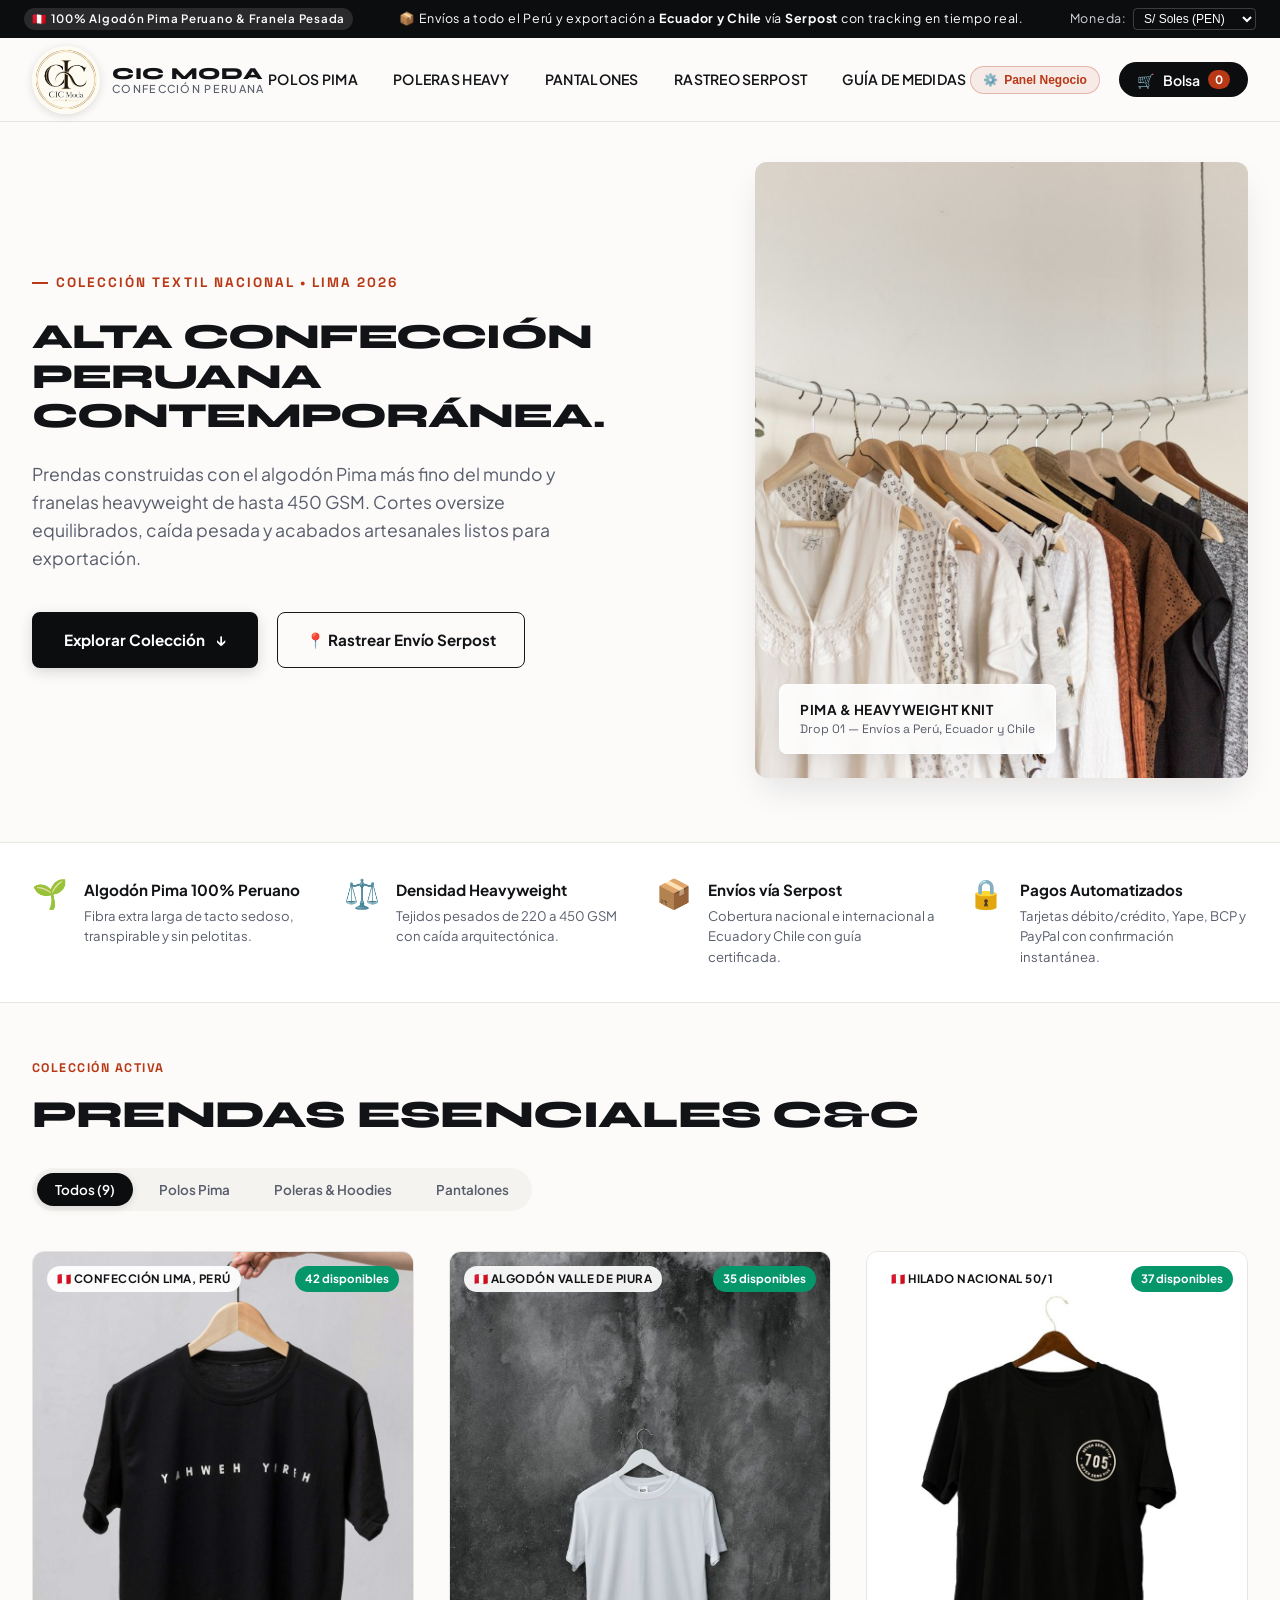
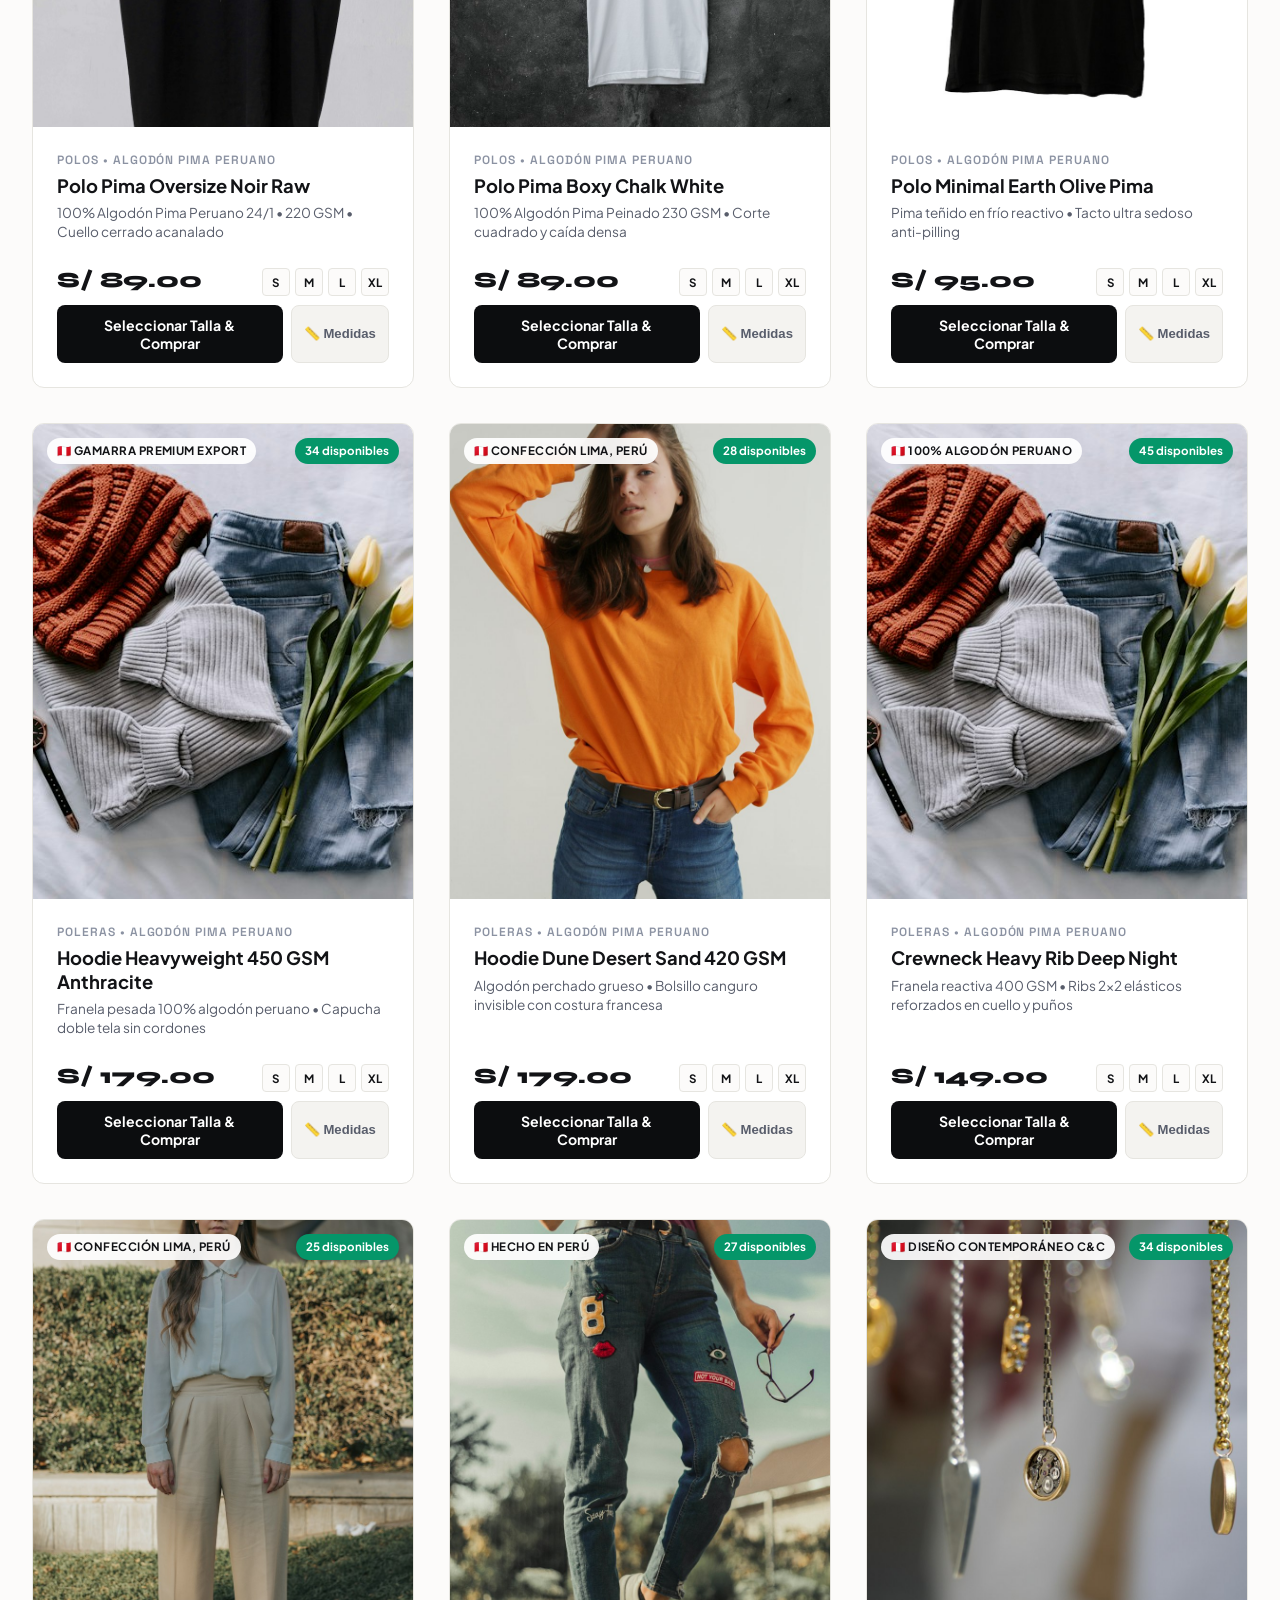
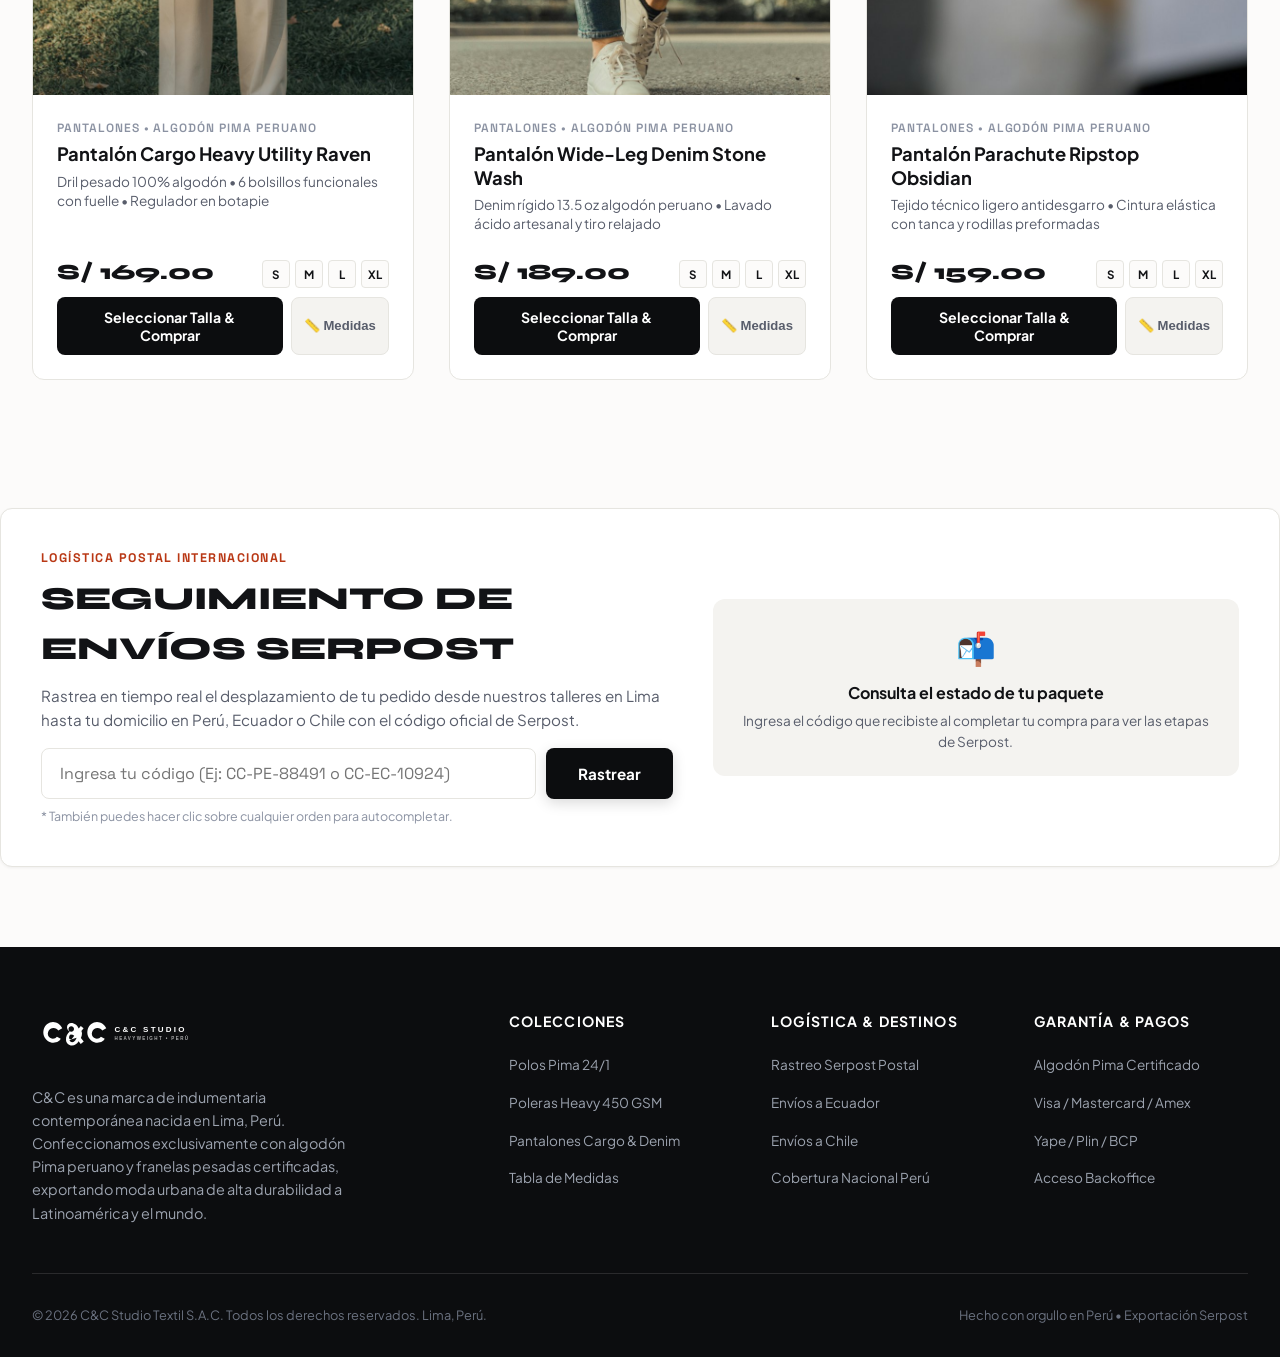
==== index.html @ a82e1f69 "🚀 CIC Moda — Tienda e-commerce completa con logo, catálogo Pima, carrito, Serpost tracking y backoff" ====
<!DOCTYPE html>
<html lang="es">
<head>
  <meta charset="UTF-8">
  <meta name="viewport" content="width=device-width, initial-scale=1.0">
  <title>CIC Moda — Confección Peruana de Exportación (Algodón Pima &amp; Heavyweight)</title>
  <meta name="description" content="CIC Moda: moda contemporánea peruana. Polos en algodón Pima 24/1, poleras heavyweight y pantalones con envíos nacionales e internacionales a Ecuador y Chile vía Serpost.">
  <link rel="stylesheet" href="assets/css/style.css">
  <link rel="icon" type="image/jpeg" href="assets/images/logo_cic_moda.jpg">
</head>
<body>

  <!-- Top Announcement Bar -->
  <div class="announcement-bar">
    <div class="badge-origin">
      <span>🇵🇪</span> 
      <span class="badge-text-full">100% Algodón Pima Peruano &amp; Franela Pesada</span>
      <span class="badge-text-mobile">Algodón Pima Peruano</span>
    </div>
    <div>
      📦 Envíos a todo el Perú y exportación a <strong>Ecuador y Chile</strong> vía <strong>Serpost</strong> con tracking en tiempo real.
    </div>
    <div class="currency-selector">
      <span class="currency-label">Moneda:</span>
      <select id="currency-select" title="Selecciona tu moneda">
        <option value="PEN" selected>S/ Soles (PEN)</option>
        <option value="USD">$ Dólares (USD)</option>
        <option value="CLP">$ Pesos (CLP)</option>
      </select>
    </div>
  </div>

  <!-- Sticky Main Header -->
  <header class="site-header">
    <div class="header-container">
      <a href="#" class="brand-logo-link" onclick="if(document.getElementById('admin-view-wrapper').classList.contains('active')) toggleAdminView();">
        <img src="assets/images/logo_cic_moda.jpg" alt="CIC Moda" class="brand-logo-img">
        <span class="brand-name">
          <span class="brand-name-main">CIC Moda</span>
          <span class="brand-name-sub">Confección Peruana</span>
        </span>
      </a>

      <nav>
        <ul class="nav-links">
          <li><a href="#catalogo" class="nav-link" onclick="document.querySelector('.filter-pill[data-category=\'polos\']').click();">Polos Pima</a></li>
          <li><a href="#catalogo" class="nav-link" onclick="document.querySelector('.filter-pill[data-category=\'poleras\']').click();">Poleras Heavy</a></li>
          <li><a href="#catalogo" class="nav-link" onclick="document.querySelector('.filter-pill[data-category=\'pantalones\']').click();">Pantalones</a></li>
          <li><a href="#rastreo" class="nav-link">Rastreo Serpost</a></li>
          <li><a href="javascript:void(0)" onclick="openSizeGuide('polos', 'Guía de Tallas General')" class="nav-link">Guía de Medidas</a></li>
        </ul>
      </nav>

      <div class="header-actions">
        <!-- Admin Backoffice Switcher -->
        <button id="admin-toggle-btn" class="admin-mode-toggle" onclick="toggleAdminView()">
          <span>⚙️</span>
          <span class="admin-label">Panel Negocio</span>
        </button>

        <!-- Cart Button -->
        <button class="btn-icon-action cart-btn" onclick="openCartDrawer()">
          <span>🛒</span>
          <span class="cart-label">Bolsa</span>
          <span id="cart-badge" class="cart-count">0</span>
        </button>
      </div>
    </div>
  </header>

  <!-- STORE VIEW WRAPPER -->
  <main id="store-view-wrapper">

    <!-- Hero Editorial Section -->
    <section class="hero-editorial">
      <div class="hero-content">
        <div class="hero-subtitle">Colección Textil Nacional • Lima 2026</div>
        <h1 class="hero-title">
          ALTA CONFECCIÓN PERUANA CONTEMPORÁNEA.
        </h1>
        <p class="hero-description">
          Prendas construidas con el algodón Pima más fino del mundo y franelas heavyweight de hasta 450 GSM. Cortes oversize equilibrados, caída pesada y acabados artesanales listos para exportación.
        </p>
        <div class="hero-cta-group">
          <a href="#catalogo" class="btn-primary">
            Explorar Colección <span>↓</span>
          </a>
          <a href="#rastreo" class="btn-secondary">
            📍 Rastrear Envío Serpost
          </a>
        </div>
      </div>

      <div class="hero-media-wrapper">
        <img src="assets/images/hero_collection.jpg" alt="C&amp;C Campaña Textil Peruana" class="hero-main-img">
        <div class="hero-media-badge">
          <h4>Pima &amp; Heavyweight Knit</h4>
          <p>Drop 01 — Envíos a Perú, Ecuador y Chile</p>
        </div>
      </div>
    </section>

    <!-- Pillars / Value Badges -->
    <section class="pillars-bar">
      <div class="pillars-grid">
        <div class="pillar-item">
          <div class="pillar-icon">🌱</div>
          <div class="pillar-info">
            <h4>Algodón Pima 100% Peruano</h4>
            <p>Fibra extra larga de tacto sedoso, transpirable y sin pelotitas.</p>
          </div>
        </div>
        <div class="pillar-item">
          <div class="pillar-icon">⚖️</div>
          <div class="pillar-info">
            <h4>Densidad Heavyweight</h4>
            <p>Tejidos pesados de 220 a 450 GSM con caída arquitectónica.</p>
          </div>
        </div>
        <div class="pillar-item">
          <div class="pillar-icon">📦</div>
          <div class="pillar-info">
            <h4>Envíos vía Serpost</h4>
            <p>Cobertura nacional e internacional a Ecuador y Chile con guía certificada.</p>
          </div>
        </div>
        <div class="pillar-item">
          <div class="pillar-icon">🔒</div>
          <div class="pillar-info">
            <h4>Pagos Automatizados</h4>
            <p>Tarjetas débito/crédito, Yape, BCP y PayPal con confirmación instantánea.</p>
          </div>
        </div>
      </div>
    </section>

    <!-- Products Catalog Section -->
    <section id="catalogo" class="catalog-section">
      <div class="catalog-header">
        <div>
          <div class="section-tag">Colección Activa</div>
          <h2 class="section-title">Prendas Esenciales C&amp;C</h2>
        </div>

        <!-- Filter Pills -->
        <div class="category-filter-pills">
          <button class="filter-pill active" data-category="all">Todos (9)</button>
          <button class="filter-pill" data-category="polos">Polos Pima</button>
          <button class="filter-pill" data-category="poleras">Poleras &amp; Hoodies</button>
          <button class="filter-pill" data-category="pantalones">Pantalones</button>
        </div>
      </div>

      <!-- Dynamic Grid of Products -->
      <div id="products-container" class="products-grid">
        <!-- Rendered via JavaScript -->
      </div>
    </section>

    <!-- Serpost Tracking Section -->
    <section id="rastreo" class="tracking-banner">
      <div class="tracking-grid">
        <div>
          <div class="section-tag">Logística Postal Internacional</div>
          <h2 style="font-family: var(--font-display); font-size: 2rem; font-weight: 800; text-transform: uppercase; margin: 4px 0 10px;">
            Seguimiento de Envíos Serpost
          </h2>
          <p style="color: var(--text-secondary); font-size: 0.95rem; line-height: 1.6;">
            Rastrea en tiempo real el desplazamiento de tu pedido desde nuestros talleres en Lima hasta tu domicilio en Perú, Ecuador o Chile con el código oficial de Serpost.
          </p>

          <div class="tracking-input-group">
            <input type="text" id="tracking-query-input" class="tracking-input" placeholder="Ingresa tu código (Ej: CC-PE-88491 o CC-EC-10924)">
            <button class="btn-primary" onclick="checkSerpostTracking()">
              Rastrear
            </button>
          </div>
          <div style="font-size: 0.78rem; color: var(--text-tertiary); margin-top: 8px;">
            * También puedes hacer clic sobre cualquier orden para autocompletar.
          </div>
        </div>

        <div id="tracking-result-box">
          <div style="background: var(--canvas-alt); border-radius: 12px; padding: 24px; text-align: center; color: var(--text-secondary);">
            <div style="font-size: 2rem; margin-bottom: 8px;">📬</div>
            <h4 style="font-size: 1rem; font-weight: 700; color: var(--text-primary);">Consulta el estado de tu paquete</h4>
            <p style="font-size: 0.85rem; margin-top: 4px;">Ingresa el código que recibiste al completar tu compra para ver las etapas de Serpost.</p>
          </div>
        </div>
      </div>
    </section>

  </main>

  <!-- ADMIN / BACKOFFICE VIEW WRAPPER -->
  <main id="admin-view-wrapper" class="admin-view-container">
    <div class="admin-top-bar">
      <div class="admin-title-group">
        <span style="font-family: var(--font-tech); font-size: 0.75rem; letter-spacing: 0.15em; color: var(--accent-sand);">ADMINISTRACIÓN &amp; OPERACIONES</span>
        <h2>Panel de Control C&amp;C Studio</h2>
      </div>
      <div>
        <button class="btn-primary" style="background:#fff; color:#000;" onclick="toggleAdminView()">
          🛍️ Volver a la Tienda
        </button>
      </div>
    </div>

    <!-- Financial KPIs & Margins -->
    <div class="admin-kpi-grid">
      <div class="kpi-card">
        <div class="kpi-label">Ventas Totales Brutas</div>
        <div id="admin-kpi-revenue" class="kpi-value">S/ 0.00</div>
        <div class="kpi-subtext">Ingresos por e-commerce</div>
      </div>
      <div class="kpi-card">
        <div class="kpi-label">Costo de Confección (COGS)</div>
        <div id="admin-kpi-cost" class="kpi-value" style="color: #64748b;">S/ 0.00</div>
        <div style="font-size: 0.78rem; color: var(--text-tertiary);">Tela Pima, talleres y avíos</div>
      </div>
      <div class="kpi-card">
        <div class="kpi-label">Margen Neto de Ganancia</div>
        <div id="admin-kpi-profit" class="kpi-value" style="color: #059669;">S/ 0.00 (0%)</div>
        <div class="kpi-subtext">Utilidad neta calculada</div>
      </div>
      <div class="kpi-card">
        <div class="kpi-label">Inventario Total en Almacén</div>
        <div id="admin-kpi-stock" class="kpi-value">0 prendas</div>
        <div style="font-size: 0.78rem; color: var(--text-tertiary);">Desglosado por talla (S, M, L, XL)</div>
      </div>
    </div>

    <!-- Inventory Stock Management -->
    <div class="admin-section-box">
      <div class="admin-section-header">
        <div>
          <h3 style="font-size: 1.25rem; font-weight: 800; text-transform: uppercase;">Control de Stock &amp; Margen por Prenda</h3>
          <p style="font-size: 0.85rem; color: var(--text-secondary);">Inventario en tiempo real sincronizado con las compras del cliente.</p>
        </div>
      </div>

      <table class="admin-table">
        <thead>
          <tr>
            <th>Prenda / Categoría</th>
            <th>PVP (Venta)</th>
            <th>Costo Confección</th>
            <th>Margen Unitario</th>
            <th>Stock Actual por Tallas</th>
            <th>Acción Rápida</th>
          </tr>
        </thead>
        <tbody id="admin-inventory-tbody">
          <!-- Rendered via JavaScript -->
        </tbody>
      </table>
    </div>

    <!-- Orders & Serpost Dispatch Management -->
    <div class="admin-section-box">
      <div class="admin-section-header">
        <div>
          <h3 style="font-size: 1.25rem; font-weight: 800; text-transform: uppercase;">Gestión de Órdenes &amp; Despachos Serpost</h3>
          <p style="font-size: 0.85rem; color: var(--text-secondary);">Control de pedidos recibidos, país de entrega y avance de etapas postales.</p>
        </div>
      </div>

      <table class="admin-table">
        <thead>
          <tr>
            <th>Nº Orden</th>
            <th>Fecha</th>
            <th>Cliente</th>
            <th>Destino (País/Ciudad)</th>
            <th>Total Cobrado</th>
            <th>Margen Ganancia</th>
            <th>Estado Serpost</th>
            <th>Cambiar Etapa</th>
          </tr>
        </thead>
        <tbody id="admin-orders-tbody">
          <!-- Rendered via JavaScript -->
        </tbody>
      </table>
    </div>
  </main>

  <!-- Product & Size Guide Modal -->
  <div id="product-modal" class="modal-overlay" onclick="if(event.target === this) closeModal();">
    <div class="modal-content">
      <button class="modal-close-btn" onclick="closeModal()" title="Cerrar ventana">✕</button>
      <div id="modal-body-content">
        <!-- Rendered dynamically -->
      </div>
    </div>
  </div>

  <!-- Cart Slide-Over Drawer -->
  <div id="cart-backdrop" class="cart-drawer-backdrop" onclick="closeCartDrawer()"></div>
  <div id="cart-drawer" class="cart-drawer">
    <div class="cart-header">
      <div class="cart-title">Tu Bolsa de Compras</div>
      <button class="modal-close-btn" onclick="closeCartDrawer()" style="position:static;">✕</button>
    </div>

    <div id="cart-items-container" class="cart-items-list">
      <!-- Items dynamically rendered -->
    </div>

    <div class="cart-footer">
      <div class="serpost-shipping-estimator">
        <label>📍 Destino de Envío (Vía Serpost):</label>
        <select onchange="onShippingOptionChange(this.value)">
          <option value="lima">🇵🇪 Lima Metropolitana (S/ 10.00)</option>
          <option value="provincias">🇵🇪 Provincias del Perú (S/ 18.00)</option>
          <option value="ecuador">🇪🇨 Ecuador - Postal Internacional (S/ 45.00)</option>
          <option value="chile">🇨🇱 Chile - Postal Internacional (S/ 55.00)</option>
        </select>
      </div>

      <div class="cart-summary-line">
        <span>Subtotal Prendas</span>
        <span id="cart-subtotal">S/ 0.00</span>
      </div>
      <div class="cart-summary-line">
        <span>Tarifa Postal Serpost</span>
        <span id="cart-shipping-cost">S/ 0.00</span>
      </div>
      <div class="cart-summary-line total">
        <span>Total a Pagar</span>
        <span id="cart-total">S/ 0.00</span>
      </div>

      <button class="btn-checkout-now" onclick="proceedToCheckout()" style="margin-top: 14px;">
        Finalizar Compra Segura →
      </button>
    </div>
  </div>

  <!-- Toast Notification Hub -->
  <div id="toast-container" class="toast-container"></div>

  <!-- Site Footer -->
  <footer class="site-footer">
    <div class="footer-container">
      <div class="footer-brand">
        <img src="assets/images/logo_cic.svg" alt="C&amp;C Brand" style="height: 40px; filter: brightness(0) invert(1); margin-bottom: 12px;">
        <p>
          C&amp;C es una marca de indumentaria contemporánea nacida en Lima, Perú. Confeccionamos exclusivamente con algodón Pima peruano y franelas pesadas certificadas, exportando moda urbana de alta durabilidad a Latinoamérica y el mundo.
        </p>
      </div>

      <div class="footer-col">
        <h5>Colecciones</h5>
        <ul class="footer-links">
          <li><a href="#catalogo" onclick="document.querySelector('.filter-pill[data-category=\'polos\']').click();">Polos Pima 24/1</a></li>
          <li><a href="#catalogo" onclick="document.querySelector('.filter-pill[data-category=\'poleras\']').click();">Poleras Heavy 450 GSM</a></li>
          <li><a href="#catalogo" onclick="document.querySelector('.filter-pill[data-category=\'pantalones\']').click();">Pantalones Cargo &amp; Denim</a></li>
          <li><a href="javascript:void(0)" onclick="openSizeGuide('polos', 'Guía de Tallas')">Tabla de Medidas</a></li>
        </ul>
      </div>

      <div class="footer-col">
        <h5>Logística &amp; Destinos</h5>
        <ul class="footer-links">
          <li><a href="#rastreo">Rastreo Serpost Postal</a></li>
          <li><a href="#rastreo">Envíos a Ecuador</a></li>
          <li><a href="#rastreo">Envíos a Chile</a></li>
          <li><a href="#rastreo">Cobertura Nacional Perú</a></li>
        </ul>
      </div>

      <div class="footer-col">
        <h5>Garantía &amp; Pagos</h5>
        <ul class="footer-links">
          <li><a href="javascript:void(0)">Algodón Pima Certificado</a></li>
          <li><a href="javascript:void(0)">Visa / Mastercard / Amex</a></li>
          <li><a href="javascript:void(0)">Yape / Plin / BCP</a></li>
          <li><a href="javascript:void(0)" onclick="toggleAdminView()">Acceso Backoffice</a></li>
        </ul>
      </div>
    </div>

    <div class="footer-bottom">
      <div>&copy; 2026 C&amp;C Studio Textil S.A.C. Todos los derechos reservados. Lima, Perú.</div>
      <div>Hecho con orgullo en Perú • Exportación Serpost</div>
    </div>
  </footer>

  <script src="assets/js/app.js"></script>
</body>
</html>
---- assets/css/style.css ----
@import url('https://fonts.googleapis.com/css2?family=Plus+Jakarta+Sans:wght@300;400;500;600;700;800&family=Space+Grotesk:wght@500;600;700&family=Syne:wght@700;800&display=swap');

:root {
  --font-display: 'Syne', -apple-system, sans-serif;
  --font-body: 'Plus Jakarta Sans', -apple-system, sans-serif;
  --font-tech: 'Space Grotesk', monospace;

  /* 60-30-10 Color System */
  --canvas: #fcfbfa;
  --canvas-alt: #f4f3f0;
  --surface: #ffffff;
  --surface-hover: #f9f8f6;
  --border: #e6e5e0;
  --border-strong: #17181c;

  --text-primary: #121316;
  --text-secondary: #585d6b;
  --text-tertiary: #8b92a2;
  --text-inverted: #fcfbfa;

  --accent-black: #0c0d0f;
  --accent-peru: #b93815; /* Sutil recordatorio textil peruano */
  --accent-sand: #d7cdbf;
  --badge-in-stock: #0f766e;
  --badge-low-stock: #b45309;

  --shadow-sm: 0 1px 3px rgba(18, 19, 22, 0.05);
  --shadow-md: 0 6px 20px -4px rgba(18, 19, 22, 0.07);
  --shadow-lg: 0 16px 36px -8px rgba(18, 19, 22, 0.12);
  --shadow-drawer: -12px 0 40px rgba(0, 0, 0, 0.18);

  --radius-xs: 4px;
  --radius-sm: 8px;
  --radius-md: 12px;
  --radius-lg: 20px;
  --radius-full: 9999px;

  --ease-spring: cubic-bezier(0.16, 1, 0.3, 1);
  --header-height: 84px;
}

* {
  box-sizing: border-box;
  margin: 0;
  padding: 0;
}

html {
  scroll-behavior: smooth;
  font-size: 16px;
  -webkit-font-smoothing: antialiased;
}

body {
  font-family: var(--font-body);
  background-color: var(--canvas);
  color: var(--text-primary);
  line-height: 1.55;
  overflow-x: hidden;
}

/* Announcement Header Bar */
.announcement-bar {
  background: var(--accent-black);
  color: #fff;
  font-size: 0.78rem;
  letter-spacing: 0.06em;
  padding: 8px 1.5rem;
  display: flex;
  justify-content: space-between;
  align-items: center;
  position: relative;
  z-index: 101;
}

.announcement-bar .badge-origin {
  background: rgba(255, 255, 255, 0.12);
  padding: 2px 8px;
  border-radius: var(--radius-full);
  font-weight: 600;
  font-size: 0.72rem;
  display: inline-flex;
  align-items: center;
  gap: 4px;
}

.announcement-bar .currency-selector {
  display: flex;
  align-items: center;
  gap: 6px;
  color: #d1d5db;
}

.announcement-bar select {
  background: transparent;
  color: #fff;
  border: 1px solid rgba(255, 255, 255, 0.2);
  padding: 2px 6px;
  border-radius: var(--radius-xs);
  font-size: 0.75rem;
  cursor: pointer;
  outline: none;
}

/* Main Site Header */
.site-header {
  position: sticky;
  top: 0;
  background: rgba(252, 251, 250, 0.92);
  backdrop-filter: blur(16px);
  -webkit-backdrop-filter: blur(16px);
  border-bottom: 1px solid var(--border);
  z-index: 100;
  height: var(--header-height);
  display: flex;
  align-items: center;
  transition: all 0.3s var(--ease-spring);
}

.header-container {
  width: 100%;
  max-width: 1440px;
  margin: 0 auto;
  padding: 0 2rem;
  display: flex;
  justify-content: space-between;
  align-items: center;
}

.brand-logo-link {
  display: flex;
  align-items: center;
  gap: 12px;
  text-decoration: none;
  color: var(--text-primary);
}

.brand-logo-img {
  height: 68px;
  width: 68px;
  border-radius: 50%;
  object-fit: cover;
  object-position: center;
  box-shadow: 0 2px 10px rgba(0,0,0,0.13);
  transition: transform 0.2s var(--ease-spring), box-shadow 0.2s;
  flex-shrink: 0;
}

.brand-logo-link:hover .brand-logo-img {
  transform: scale(1.05);
  box-shadow: 0 5px 20px rgba(0,0,0,0.18);
}

.brand-name {
  display: flex;
  flex-direction: column;
  line-height: 1.15;
  letter-spacing: -0.01em;
}

.brand-name-main {
  font-family: var(--font-display);
  font-size: 1.05rem;
  font-weight: 800;
  color: var(--text-primary);
  text-transform: uppercase;
  letter-spacing: 0.04em;
}

.brand-name-sub {
  font-family: var(--font-body);
  font-size: 0.68rem;
  font-weight: 500;
  color: var(--text-secondary);
  text-transform: uppercase;
  letter-spacing: 0.12em;
}

.nav-links {
  display: flex;
  gap: 2.2rem;
  list-style: none;
}

.nav-link {
  text-decoration: none;
  font-size: 0.88rem;
  font-weight: 600;
  color: var(--text-primary);
  letter-spacing: 0.02em;
  text-transform: uppercase;
  position: relative;
  padding: 4px 0;
  transition: color 0.2s;
}

.nav-link::after {
  content: '';
  position: absolute;
  bottom: 0;
  left: 0;
  width: 0%;
  height: 2px;
  background: var(--text-primary);
  transition: width 0.3s var(--ease-spring);
}

.nav-link:hover::after,
.nav-link.active::after {
  width: 100%;
}

.header-actions {
  display: flex;
  align-items: center;
  gap: 1.2rem;
}

.btn-icon-action {
  background: none;
  border: none;
  font-family: inherit;
  font-size: 0.88rem;
  font-weight: 600;
  display: flex;
  align-items: center;
  gap: 8px;
  cursor: pointer;
  padding: 8px 12px;
  border-radius: var(--radius-sm);
  color: var(--text-primary);
  transition: all 0.2s var(--ease-spring);
}

.btn-icon-action:hover {
  background: rgba(0, 0, 0, 0.05);
}

.cart-btn {
  background: var(--accent-black);
  color: #fff !important;
  border-radius: var(--radius-full);
  padding: 8px 18px;
}

.cart-btn:hover {
  background: #252830;
  transform: translateY(-1px);
}

.cart-count {
  background: var(--accent-peru);
  color: #fff;
  border-radius: var(--radius-full);
  padding: 2px 7px;
  font-size: 0.72rem;
  font-weight: 700;
}

.admin-mode-toggle {
  background: rgba(185, 56, 21, 0.08);
  border: 1px solid rgba(185, 56, 21, 0.3);
  color: var(--accent-peru);
  font-size: 0.75rem;
  font-weight: 700;
  padding: 6px 12px;
  border-radius: var(--radius-full);
  cursor: pointer;
  display: flex;
  align-items: center;
  gap: 6px;
  transition: all 0.2s;
}

.admin-mode-toggle:hover {
  background: var(--accent-peru);
  color: #fff;
}

/* Hero Editorial Section */
.hero-editorial {
  width: 100%;
  max-width: 1440px;
  margin: 0 auto;
  padding: 2.5rem 2rem 4rem;
  display: grid;
  grid-template-columns: minmax(0, 1.15fr) minmax(0, 0.85fr);
  gap: 3.5rem;
  align-items: center;
}

.hero-content {
  display: flex;
  flex-direction: column;
  gap: 1.5rem;
}

.hero-subtitle {
  font-family: var(--font-tech);
  font-size: 0.85rem;
  font-weight: 700;
  text-transform: uppercase;
  letter-spacing: 0.15em;
  color: var(--accent-peru);
  display: flex;
  align-items: center;
  gap: 8px;
}

.hero-subtitle::before {
  content: '';
  display: inline-block;
  width: 16px;
  height: 2px;
  background: var(--accent-peru);
}

.hero-title {
  font-family: var(--font-display);
  font-size: clamp(1.8rem, 2.75vw, 2.7rem);
  font-weight: 800;
  line-height: 1.12;
  letter-spacing: -0.025em;
  color: var(--text-primary);
  text-transform: uppercase;
  overflow-wrap: break-word;
}

.hero-description {
  font-size: 1.1rem;
  color: var(--text-secondary);
  max-width: 540px;
  line-height: 1.6;
}

.hero-cta-group {
  display: flex;
  align-items: center;
  gap: 1.2rem;
  margin-top: 1rem;
}

.btn-primary {
  background: var(--accent-black);
  color: #fff;
  border: none;
  font-family: inherit;
  font-size: 0.95rem;
  font-weight: 700;
  padding: 16px 32px;
  border-radius: var(--radius-sm);
  cursor: pointer;
  text-decoration: none;
  display: inline-flex;
  align-items: center;
  gap: 10px;
  box-shadow: 0 4px 14px rgba(0, 0, 0, 0.15);
  transition: all 0.28s var(--ease-spring);
}

.btn-primary:hover {
  background: #252830;
  transform: translateY(-2px);
  box-shadow: 0 8px 24px rgba(0, 0, 0, 0.2);
}

.btn-secondary {
  background: transparent;
  color: var(--text-primary);
  border: 1.5px solid var(--border-strong);
  font-family: inherit;
  font-size: 0.95rem;
  font-weight: 700;
  padding: 15px 28px;
  border-radius: var(--radius-sm);
  cursor: pointer;
  text-decoration: none;
  display: inline-flex;
  align-items: center;
  gap: 8px;
  transition: all 0.2s var(--ease-spring);
}

.btn-secondary:hover {
  background: rgba(0, 0, 0, 0.04);
}

.hero-media-wrapper {
  position: relative;
  border-radius: var(--radius-md);
  overflow: hidden;
  box-shadow: var(--shadow-lg);
  aspect-ratio: 4 / 5;
  background: var(--canvas-alt);
}

.hero-main-img {
  width: 100%;
  height: 100%;
  object-fit: cover;
  transition: transform 0.8s var(--ease-spring);
}

.hero-media-wrapper:hover .hero-main-img {
  transform: scale(1.03);
}

.hero-media-badge {
  position: absolute;
  bottom: 24px;
  left: 24px;
  background: rgba(255, 255, 255, 0.9);
  backdrop-filter: blur(12px);
  padding: 14px 20px;
  border-radius: var(--radius-sm);
  border: 1px solid rgba(255, 255, 255, 0.6);
  box-shadow: var(--shadow-md);
}

.hero-media-badge h4 {
  font-size: 0.85rem;
  font-weight: 700;
  letter-spacing: 0.04em;
  text-transform: uppercase;
}

.hero-media-badge p {
  font-size: 0.76rem;
  color: var(--text-secondary);
  font-family: var(--font-tech);
}

/* Feature Pillars: Cotton, Serpost, Precision */
.pillars-bar {
  background: var(--surface);
  border-top: 1px solid var(--border);
  border-bottom: 1px solid var(--border);
  padding: 2.2rem 2rem;
  margin-bottom: 3.5rem;
}

.pillars-grid {
  max-width: 1440px;
  margin: 0 auto;
  display: grid;
  grid-template-columns: repeat(4, 1fr);
  gap: 2rem;
}

.pillar-item {
  display: flex;
  align-items: flex-start;
  gap: 16px;
}

.pillar-icon {
  font-size: 1.8rem;
  line-height: 1;
}

.pillar-info h4 {
  font-size: 0.95rem;
  font-weight: 700;
  margin-bottom: 4px;
}

.pillar-info p {
  font-size: 0.82rem;
  color: var(--text-secondary);
}

/* Catalog Filter & Section Controls */
.catalog-section {
  max-width: 1440px;
  margin: 0 auto;
  padding: 0 2rem 5rem;
}

.catalog-header {
  display: flex;
  justify-content: space-between;
  align-items: flex-end;
  margin-bottom: 2.5rem;
  flex-wrap: wrap;
  gap: 1.5rem;
}

.section-tag {
  font-family: var(--font-tech);
  font-size: 0.78rem;
  font-weight: 700;
  letter-spacing: 0.12em;
  color: var(--accent-peru);
  text-transform: uppercase;
  margin-bottom: 6px;
}

.section-title {
  font-family: var(--font-display);
  font-size: clamp(1.8rem, 3vw, 2.6rem);
  font-weight: 800;
  text-transform: uppercase;
  letter-spacing: -0.02em;
}

.category-filter-pills {
  display: flex;
  gap: 8px;
  background: var(--canvas-alt);
  padding: 5px;
  border-radius: var(--radius-full);
}

.filter-pill {
  border: none;
  background: transparent;
  font-family: inherit;
  font-size: 0.84rem;
  font-weight: 600;
  padding: 8px 18px;
  border-radius: var(--radius-full);
  cursor: pointer;
  color: var(--text-secondary);
  transition: all 0.25s var(--ease-spring);
}

.filter-pill.active {
  background: var(--accent-black);
  color: #fff;
  box-shadow: 0 2px 8px rgba(0, 0, 0, 0.12);
}

/* Product Grid */
.products-grid {
  display: grid;
  grid-template-columns: repeat(3, 1fr);
  gap: 2.2rem;
}

.product-card {
  background: var(--surface);
  border: 1px solid var(--border);
  border-radius: var(--radius-md);
  overflow: hidden;
  display: flex;
  flex-direction: column;
  transition: all 0.35s var(--ease-spring);
  position: relative;
}

.product-card:hover {
  transform: translateY(-4px);
  border-color: #cfceca;
  box-shadow: var(--shadow-md);
}

.product-media {
  position: relative;
  aspect-ratio: 4 / 5;
  background: var(--canvas-alt);
  overflow: hidden;
}

.product-img {
  width: 100%;
  height: 100%;
  object-fit: cover;
  transition: opacity 0.4s var(--ease-spring), transform 0.6s var(--ease-spring);
}

.product-card:hover .product-img {
  transform: scale(1.04);
}

.product-badge-origin {
  position: absolute;
  top: 14px;
  left: 14px;
  background: rgba(255, 255, 255, 0.92);
  backdrop-filter: blur(8px);
  padding: 4px 10px;
  border-radius: var(--radius-full);
  font-size: 0.72rem;
  font-weight: 700;
  letter-spacing: 0.04em;
  text-transform: uppercase;
}

.product-badge-stock {
  position: absolute;
  top: 14px;
  right: 14px;
  padding: 4px 10px;
  border-radius: var(--radius-full);
  font-size: 0.72rem;
  font-weight: 700;
  color: #fff;
}

.badge-in-stock { background: #059669; }
.badge-low-stock { background: #d97706; }
.badge-out-of-stock { background: #dc2626; }

.product-body {
  padding: 1.5rem;
  display: flex;
  flex-direction: column;
  flex-grow: 1;
  justify-content: space-between;
  gap: 1rem;
}

.product-category-meta {
  font-family: var(--font-tech);
  font-size: 0.75rem;
  font-weight: 600;
  color: var(--text-tertiary);
  text-transform: uppercase;
  letter-spacing: 0.08em;
}

.product-title {
  font-size: 1.15rem;
  font-weight: 700;
  line-height: 1.3;
  margin-top: 4px;
  margin-bottom: 6px;
}

.product-fabric-spec {
  font-size: 0.85rem;
  color: var(--text-secondary);
  line-height: 1.4;
}

.product-pricing-row {
  display: flex;
  justify-content: space-between;
  align-items: baseline;
  margin-top: 6px;
}

.price-main {
  font-family: var(--font-display);
  font-size: 1.35rem;
  font-weight: 800;
  color: var(--text-primary);
}

.size-chips-preview {
  display: flex;
  gap: 5px;
}

.size-chip {
  width: 28px;
  height: 28px;
  display: flex;
  align-items: center;
  justify-content: center;
  font-size: 0.72rem;
  font-weight: 700;
  border: 1px solid var(--border);
  border-radius: var(--radius-xs);
  background: var(--canvas);
}

.size-chip.disabled {
  opacity: 0.35;
  text-decoration: line-through;
  background: #f1f1f1;
}

.product-card-actions {
  display: grid;
  grid-template-columns: 1fr auto;
  gap: 8px;
  margin-top: 8px;
}

.btn-card-add {
  background: var(--accent-black);
  color: #fff;
  border: none;
  padding: 11px 16px;
  border-radius: var(--radius-sm);
  font-family: inherit;
  font-size: 0.88rem;
  font-weight: 700;
  cursor: pointer;
  transition: all 0.2s var(--ease-spring);
}

.btn-card-add:hover {
  background: #252830;
}

.btn-card-guide {
  background: var(--canvas-alt);
  border: 1px solid var(--border);
  color: var(--text-secondary);
  padding: 0 12px;
  border-radius: var(--radius-sm);
  font-size: 0.82rem;
  font-weight: 600;
  cursor: pointer;
  display: flex;
  align-items: center;
  justify-content: center;
  transition: all 0.2s;
}

.btn-card-guide:hover {
  background: #eae8e3;
  color: var(--text-primary);
}

/* Size Guide & Product Modal */
.modal-overlay {
  position: fixed;
  inset: 0;
  background: rgba(18, 19, 22, 0.65);
  backdrop-filter: blur(8px);
  z-index: 1000;
  display: none;
  align-items: center;
  justify-content: center;
  padding: 1.5rem;
  opacity: 0;
  transition: opacity 0.25s var(--ease-spring);
}

.modal-overlay.active {
  display: flex;
  opacity: 1;
}

.modal-content {
  background: var(--surface);
  border-radius: var(--radius-md);
  max-width: 820px;
  width: 100%;
  max-height: 90vh;
  overflow-y: auto;
  box-shadow: var(--shadow-lg);
  position: relative;
  padding: 2.2rem;
  animation: modalEnter 0.3s var(--ease-spring);
}

@keyframes modalEnter {
  from { transform: translateY(20px) scale(0.97); }
  to { transform: translateY(0) scale(1); }
}

.modal-close-btn {
  position: absolute;
  top: 20px;
  right: 20px;
  background: var(--canvas-alt);
  border: none;
  width: 36px;
  height: 36px;
  border-radius: var(--radius-full);
  display: flex;
  align-items: center;
  justify-content: center;
  cursor: pointer;
  font-size: 1.2rem;
  color: var(--text-secondary);
  transition: all 0.2s;
}

.modal-close-btn:hover {
  background: #000;
  color: #fff;
}

.size-table {
  width: 100%;
  border-collapse: collapse;
  margin-top: 1.5rem;
  font-size: 0.9rem;
}

.size-table th, .size-table td {
  padding: 12px 16px;
  text-align: left;
  border-bottom: 1px solid var(--border);
}

.size-table th {
  background: var(--canvas-alt);
  font-weight: 700;
  text-transform: uppercase;
  font-size: 0.78rem;
  letter-spacing: 0.05em;
}

.size-table tr:hover td {
  background: rgba(0, 0, 0, 0.02);
}

/* Cart Slide-Over Drawer */
.cart-drawer-backdrop {
  position: fixed;
  inset: 0;
  background: rgba(0, 0, 0, 0.5);
  backdrop-filter: blur(4px);
  z-index: 1200;
  display: none;
  opacity: 0;
  transition: opacity 0.3s;
}

.cart-drawer-backdrop.active {
  display: block;
  opacity: 1;
}

.cart-drawer {
  position: fixed;
  top: 0;
  right: 0;
  width: 100%;
  max-width: 480px;
  height: 100vh;
  background: var(--surface);
  box-shadow: var(--shadow-drawer);
  z-index: 1201;
  display: none;
  flex-direction: column;
}

.cart-drawer.active {
  display: flex;
  animation: drawerSlideIn 0.35s var(--ease-spring);
}

@keyframes drawerSlideIn {
  from { transform: translateX(100%); }
  to { transform: translateX(0); }
}

.cart-header {
  padding: 1.5rem 2rem;
  border-bottom: 1px solid var(--border);
  display: flex;
  justify-content: space-between;
  align-items: center;
}

.cart-title {
  font-family: var(--font-display);
  font-size: 1.3rem;
  font-weight: 800;
  text-transform: uppercase;
}

.cart-items-list {
  flex-grow: 1;
  overflow-y: auto;
  padding: 1.5rem 2rem;
  display: flex;
  flex-direction: column;
  gap: 1.2rem;
}

.cart-item-card {
  display: grid;
  grid-template-columns: 80px 1fr auto;
  gap: 16px;
  align-items: center;
  padding-bottom: 1.2rem;
  border-bottom: 1px solid var(--border);
}

.cart-item-thumb {
  width: 80px;
  height: 96px;
  border-radius: var(--radius-xs);
  object-fit: cover;
  background: var(--canvas-alt);
}

.cart-item-info h4 {
  font-size: 0.95rem;
  font-weight: 700;
  margin-bottom: 4px;
}

.cart-item-meta {
  font-size: 0.8rem;
  color: var(--text-secondary);
}

.cart-qty-ctrls {
  display: flex;
  align-items: center;
  gap: 8px;
  margin-top: 8px;
}

.cart-qty-btn {
  width: 26px;
  height: 26px;
  border: 1px solid var(--border);
  background: var(--canvas);
  border-radius: var(--radius-xs);
  display: flex;
  align-items: center;
  justify-content: center;
  cursor: pointer;
  font-weight: bold;
}

.cart-item-price {
  font-family: var(--font-tech);
  font-weight: 700;
  font-size: 1rem;
}

.cart-footer {
  padding: 1.5rem 2rem;
  border-top: 1px solid var(--border);
  background: var(--canvas);
}

.cart-summary-line {
  display: flex;
  justify-content: space-between;
  font-size: 0.9rem;
  margin-bottom: 8px;
  color: var(--text-secondary);
}

.cart-summary-line.total {
  font-size: 1.25rem;
  font-weight: 800;
  color: var(--text-primary);
  border-top: 1px solid var(--border);
  padding-top: 10px;
  margin-top: 10px;
}

.serpost-shipping-estimator {
  background: var(--surface);
  border: 1px solid var(--border);
  border-radius: var(--radius-sm);
  padding: 12px;
  margin-bottom: 14px;
}

.serpost-shipping-estimator label {
  display: block;
  font-size: 0.78rem;
  font-weight: 700;
  margin-bottom: 6px;
  text-transform: uppercase;
  color: var(--text-secondary);
}

.serpost-shipping-estimator select {
  width: 100%;
  padding: 8px 10px;
  border: 1px solid var(--border);
  border-radius: var(--radius-xs);
  background: var(--canvas);
  font-family: inherit;
  font-size: 0.85rem;
  outline: none;
}

.btn-checkout-now {
  width: 100%;
  background: var(--accent-black);
  color: #fff;
  border: none;
  padding: 16px;
  font-family: inherit;
  font-size: 1rem;
  font-weight: 700;
  border-radius: var(--radius-sm);
  cursor: pointer;
  display: flex;
  align-items: center;
  justify-content: center;
  gap: 10px;
  box-shadow: 0 4px 12px rgba(0, 0, 0, 0.15);
  transition: all 0.25s var(--ease-spring);
}

.btn-checkout-now:hover {
  background: #252830;
  transform: translateY(-2px);
}

/* Order Tracking Section */
.tracking-banner {
  background: var(--surface);
  border: 1px solid var(--border);
  border-radius: var(--radius-md);
  padding: 2.5rem;
  max-width: 1440px;
  margin: 3rem auto;
  box-shadow: var(--shadow-sm);
}

.tracking-grid {
  display: grid;
  grid-template-columns: 1.2fr 1fr;
  gap: 2.5rem;
  align-items: center;
}

.tracking-input-group {
  display: flex;
  gap: 10px;
  margin-top: 1rem;
}

.tracking-input {
  flex-grow: 1;
  padding: 14px 18px;
  border: 1.5px solid var(--border);
  border-radius: var(--radius-sm);
  font-family: var(--font-tech);
  font-size: 1rem;
  outline: none;
  transition: border-color 0.2s;
}

.tracking-input:focus {
  border-color: var(--accent-black);
}

.tracking-timeline {
  display: flex;
  flex-direction: column;
  gap: 1.2rem;
  position: relative;
  padding-left: 2rem;
  border-left: 2px solid var(--border);
}

.timeline-step {
  position: relative;
}

.timeline-step::before {
  content: '';
  position: absolute;
  left: -2.4rem;
  top: 4px;
  width: 14px;
  height: 14px;
  border-radius: 50%;
  background: #cbd5e1;
}

.timeline-step.completed::before {
  background: var(--accent-peru);
  box-shadow: 0 0 0 4px rgba(185, 56, 21, 0.2);
}

.timeline-step.active::before {
  background: var(--badge-in-stock);
  box-shadow: 0 0 0 4px rgba(16, 185, 129, 0.2);
}

/* ADMIN PANEL (Backoffice Operaciones) */
.admin-view-container {
  display: none;
  max-width: 1440px;
  margin: 2rem auto 5rem;
  padding: 0 2rem;
}

.admin-view-container.active {
  display: block;
}

.admin-top-bar {
  display: flex;
  justify-content: space-between;
  align-items: center;
  background: var(--accent-black);
  color: #fff;
  padding: 1.5rem 2rem;
  border-radius: var(--radius-md);
  margin-bottom: 2rem;
}

.admin-title-group h2 {
  font-family: var(--font-display);
  font-size: 1.6rem;
  font-weight: 800;
  text-transform: uppercase;
}

.admin-kpi-grid {
  display: grid;
  grid-template-columns: repeat(4, 1fr);
  gap: 1.5rem;
  margin-bottom: 2.5rem;
}

.kpi-card {
  background: var(--surface);
  border: 1px solid var(--border);
  border-radius: var(--radius-md);
  padding: 1.6rem;
  box-shadow: var(--shadow-sm);
}

.kpi-label {
  font-size: 0.8rem;
  font-weight: 700;
  text-transform: uppercase;
  color: var(--text-tertiary);
  letter-spacing: 0.05em;
  margin-bottom: 6px;
}

.kpi-value {
  font-family: var(--font-display);
  font-size: 1.85rem;
  font-weight: 800;
  color: var(--text-primary);
  margin-bottom: 4px;
}

.kpi-subtext {
  font-size: 0.78rem;
  color: var(--badge-in-stock);
  font-weight: 600;
}

.admin-section-box {
  background: var(--surface);
  border: 1px solid var(--border);
  border-radius: var(--radius-md);
  padding: 2rem;
  margin-bottom: 2.5rem;
  box-shadow: var(--shadow-sm);
}

.admin-section-header {
  display: flex;
  justify-content: space-between;
  align-items: center;
  margin-bottom: 1.5rem;
}

.admin-table {
  width: 100%;
  border-collapse: collapse;
  font-size: 0.88rem;
}

.admin-table th, .admin-table td {
  padding: 12px 14px;
  text-align: left;
  border-bottom: 1px solid var(--border);
}

.admin-table th {
  background: var(--canvas-alt);
  font-weight: 700;
  text-transform: uppercase;
  font-size: 0.75rem;
  letter-spacing: 0.05em;
  color: var(--text-secondary);
}

.stock-tag {
  display: inline-block;
  padding: 2px 8px;
  border-radius: var(--radius-xs);
  font-size: 0.72rem;
  font-weight: 700;
}

.stock-ok { background: #d1fae5; color: #065f46; }
.stock-warning { background: #fef3c7; color: #92400e; }
.stock-danger { background: #fee2e2; color: #991b1b; }

/* Footer */
.site-footer {
  background: var(--accent-black);
  color: #fff;
  padding: 4rem 2rem 2rem;
  margin-top: 5rem;
}

.footer-container {
  max-width: 1440px;
  margin: 0 auto;
  display: grid;
  grid-template-columns: 2fr 1fr 1fr 1fr;
  gap: 3rem;
  padding-bottom: 3rem;
  border-bottom: 1px solid rgba(255, 255, 255, 0.12);
}

.footer-brand p {
  color: #9ca3af;
  font-size: 0.9rem;
  max-width: 320px;
  margin-top: 1rem;
  line-height: 1.6;
}

.footer-col h5 {
  font-size: 0.88rem;
  text-transform: uppercase;
  letter-spacing: 0.08em;
  margin-bottom: 1.2rem;
}

.footer-links {
  list-style: none;
  display: flex;
  flex-direction: column;
  gap: 0.8rem;
}

.footer-links a {
  color: #9ca3af;
  text-decoration: none;
  font-size: 0.85rem;
  transition: color 0.2s;
}

.footer-links a:hover {
  color: #fff;
}

.footer-bottom {
  max-width: 1440px;
  margin: 2rem auto 0;
  display: flex;
  justify-content: space-between;
  align-items: center;
  font-size: 0.8rem;
  color: #6b7280;
}

/* Toast Alerts */
.toast-container {
  position: fixed;
  bottom: 24px;
  right: 24px;
  display: flex;
  flex-direction: column;
  gap: 10px;
  z-index: 2000;
}

.toast {
  background: var(--accent-black);
  color: #fff;
  padding: 14px 20px;
  border-radius: var(--radius-sm);
  box-shadow: var(--shadow-lg);
  display: flex;
  align-items: center;
  gap: 12px;
  font-size: 0.88rem;
  font-weight: 600;
  animation: toastSlideIn 0.3s var(--ease-spring);
}

@keyframes toastSlideIn {
  from { transform: translateX(50px); opacity: 0; }
  to { transform: translateX(0); opacity: 1; }
}

/* Responsive Fluidity */
@media (max-width: 1024px) {
  .hero-editorial { grid-template-columns: 1fr; gap: 2.5rem; }
  .products-grid { grid-template-columns: repeat(2, 1fr); }
  .pillars-grid { grid-template-columns: repeat(2, 1fr); }
  .admin-kpi-grid { grid-template-columns: repeat(2, 1fr); }
  .tracking-grid { grid-template-columns: 1fr; }
  .footer-container { grid-template-columns: 1fr 1fr; }
}

.badge-text-mobile { display: none; }

@media (max-width: 640px) {
  :root {
    --header-height: 64px;
  }
  .badge-text-full { display: none; }
  .badge-text-mobile { display: inline; font-size: 0.72rem; font-weight: 700; }
  .announcement-bar .currency-selector { display: none !important; }

  .announcement-bar { 
    flex-direction: row; 
    justify-content: center;
    align-items: center;
    padding: 6px 12px; 
    font-size: 0.72rem; 
    width: 100%;
    max-width: 100vw;
    box-sizing: border-box;
    text-align: center;
  }
  .announcement-bar > div:nth-child(2) {
    display: none;
  }
  .header-container { 
    padding: 0 1rem; 
    width: 100%;
    max-width: 100vw;
    display: flex;
    justify-content: space-between;
    align-items: center;
    box-sizing: border-box;
  }
  .brand-logo-img { height: 48px; width: 48px; border-radius: 50%; object-fit: cover; }
  .brand-name-sub { display: none; }
  .brand-name-main { font-size: 0.9rem; }
  .header-actions { 
    gap: 8px; 
    display: flex; 
    align-items: center; 
    margin-left: auto;
  }
  .admin-label, .cart-label { display: none; }
  .admin-mode-toggle { font-size: 0.8rem; padding: 6px 8px; }
  .cart-btn { padding: 6px 10px; font-size: 0.8rem; }
  nav, .nav-links { display: none; }

  .hero-editorial { padding: 1.5rem 1rem 2.5rem; gap: 1.8rem; }
  .hero-title { font-size: 1.45rem; line-height: 1.15; }
  .hero-description { font-size: 0.95rem; }
  .hero-media-wrapper { aspect-ratio: 1 / 1; border-radius: var(--radius-sm); }
  .hero-media-badge { bottom: 12px; left: 12px; padding: 8px 12px; }
  .hero-media-badge h4 { font-size: 0.75rem; }
  .hero-cta-group { flex-direction: column; width: 100%; }
  .btn-primary, .btn-secondary { width: 100%; justify-content: center; }

  .catalog-section { padding: 0 1rem 3rem; }
  .category-filter-pills { overflow-x: auto; width: 100%; padding: 4px; }
  .filter-pill { padding: 6px 12px; font-size: 0.78rem; white-space: nowrap; }

  .products-grid { grid-template-columns: 1fr; gap: 1.5rem; }
  .pillars-grid { grid-template-columns: 1fr; gap: 1.2rem; }
  .admin-kpi-grid { grid-template-columns: 1fr; }

  .tracking-banner { margin: 1.5rem 1rem; padding: 1.5rem; }
  .tracking-input-group { flex-direction: column; }
  .site-footer { padding: 3rem 1rem 2rem; }
  .footer-container { grid-template-columns: 1fr; gap: 2rem; }
  .footer-bottom { flex-direction: column; gap: 10px; text-align: center; }
}
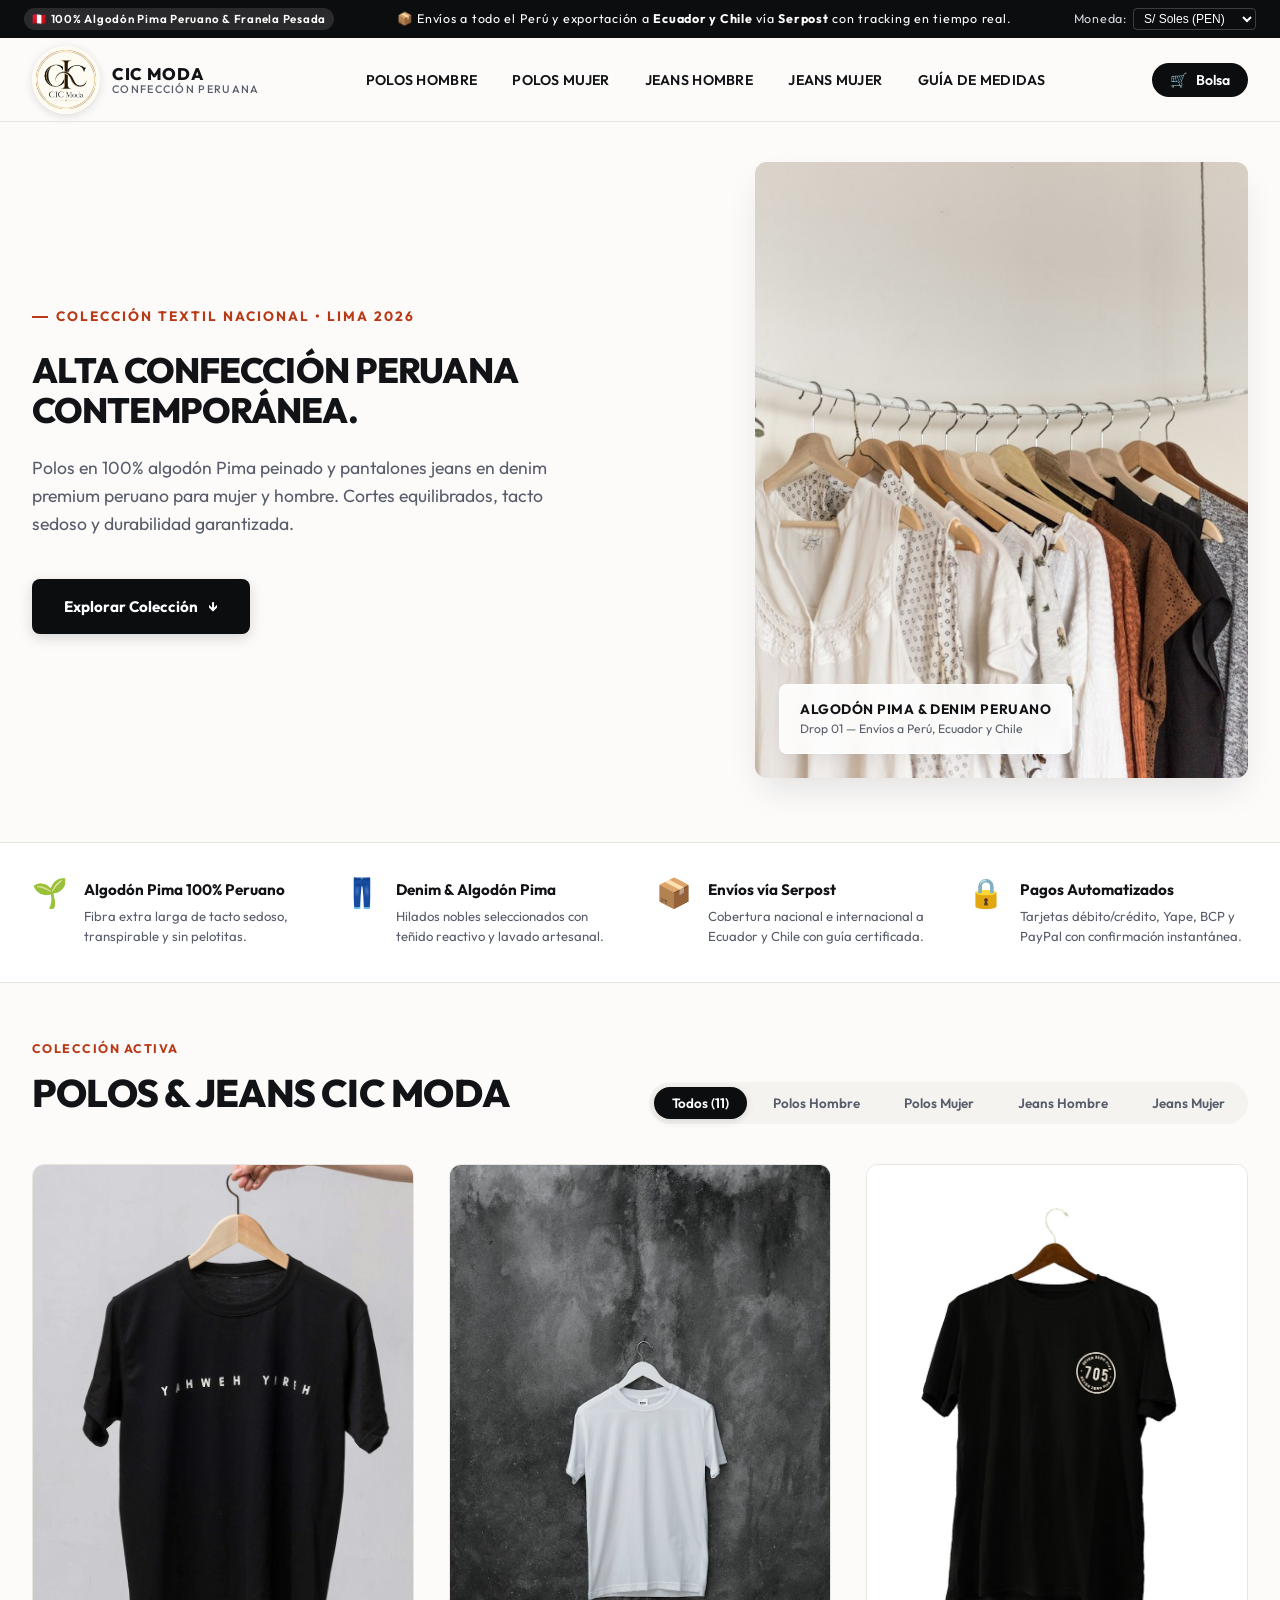
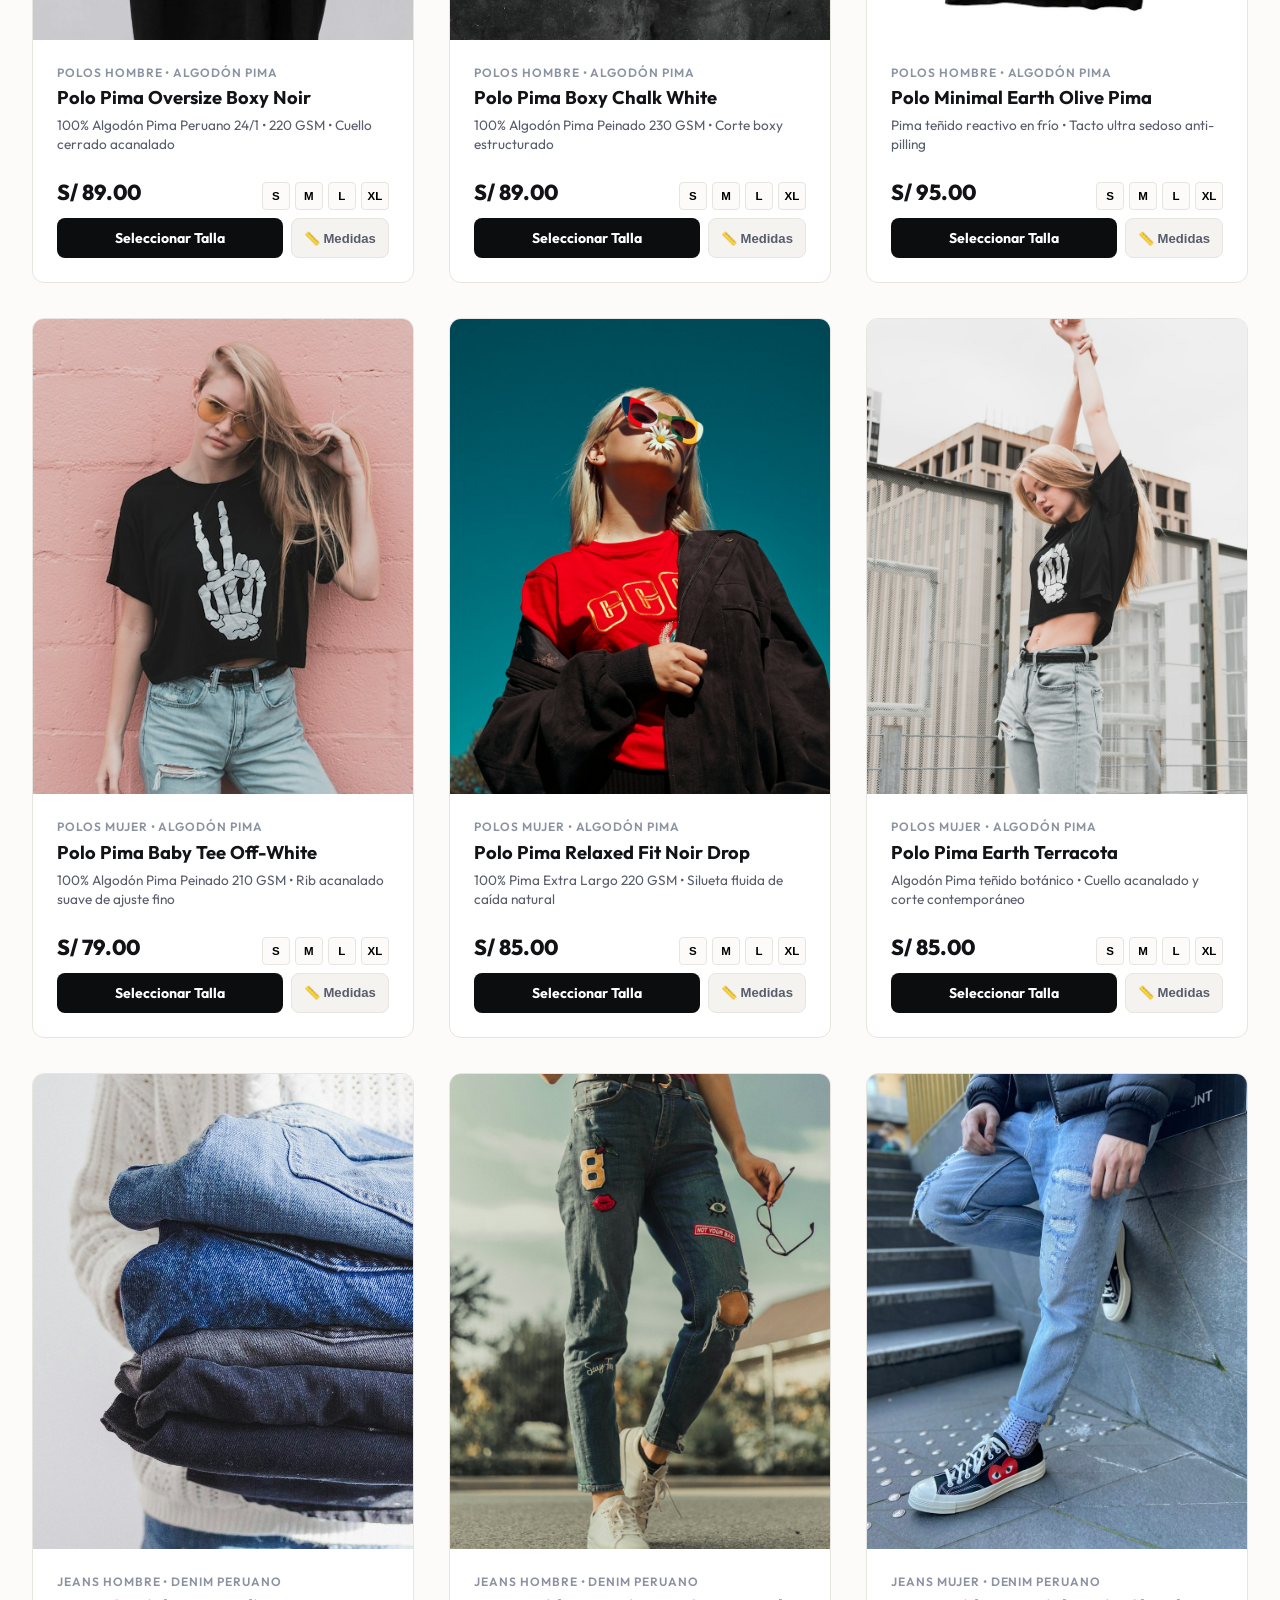
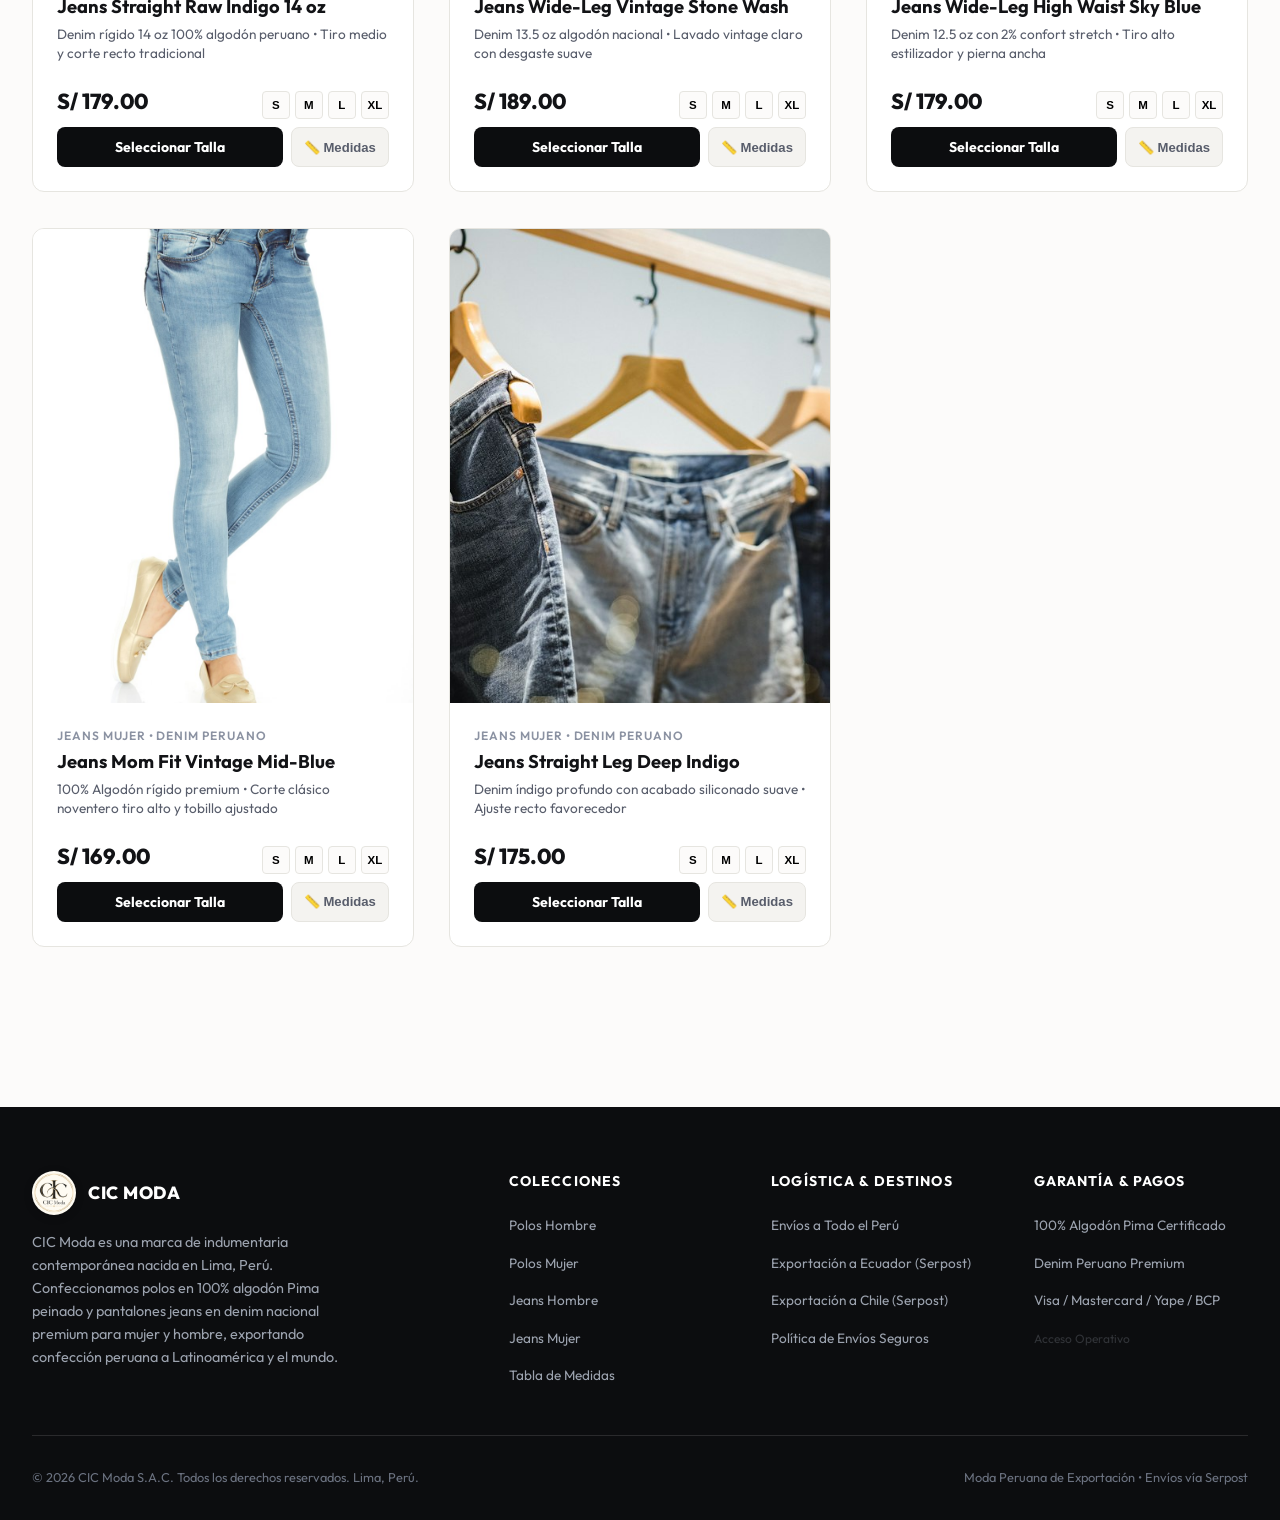
==== commit a6924ccd: "✨ Rediseño minimalista: tipografía Outfit limpia, catálogo exclusivo Polos y Jeans (Hombre & Mujer)," ====
--- a/index.html
+++ b/index.html
@@ -43,21 +43,15 @@
 
       <nav>
         <ul class="nav-links">
-          <li><a href="#catalogo" class="nav-link" onclick="document.querySelector('.filter-pill[data-category=\'polos\']').click();">Polos Pima</a></li>
-          <li><a href="#catalogo" class="nav-link" onclick="document.querySelector('.filter-pill[data-category=\'poleras\']').click();">Poleras Heavy</a></li>
-          <li><a href="#catalogo" class="nav-link" onclick="document.querySelector('.filter-pill[data-category=\'pantalones\']').click();">Pantalones</a></li>
-          <li><a href="#rastreo" class="nav-link">Rastreo Serpost</a></li>
-          <li><a href="javascript:void(0)" onclick="openSizeGuide('polos', 'Guía de Tallas General')" class="nav-link">Guía de Medidas</a></li>
+          <li><a href="#catalogo" class="nav-link" onclick="document.querySelector('.filter-pill[data-category=\'polos-hombre\']').click();">Polos Hombre</a></li>
+          <li><a href="#catalogo" class="nav-link" onclick="document.querySelector('.filter-pill[data-category=\'polos-mujer\']').click();">Polos Mujer</a></li>
+          <li><a href="#catalogo" class="nav-link" onclick="document.querySelector('.filter-pill[data-category=\'jeans-hombre\']').click();">Jeans Hombre</a></li>
+          <li><a href="#catalogo" class="nav-link" onclick="document.querySelector('.filter-pill[data-category=\'jeans-mujer\']').click();">Jeans Mujer</a></li>
+          <li><a href="javascript:void(0)" onclick="openSizeGuide('polos-hombre', 'Guía de Medidas')" class="nav-link">Guía de Medidas</a></li>
         </ul>
       </nav>
 
       <div class="header-actions">
-        <!-- Admin Backoffice Switcher -->
-        <button id="admin-toggle-btn" class="admin-mode-toggle" onclick="toggleAdminView()">
-          <span>⚙️</span>
-          <span class="admin-label">Panel Negocio</span>
-        </button>
-
         <!-- Cart Button -->
         <button class="btn-icon-action cart-btn" onclick="openCartDrawer()">
           <span>🛒</span>
@@ -79,22 +73,19 @@
           ALTA CONFECCIÓN PERUANA CONTEMPORÁNEA.
         </h1>
         <p class="hero-description">
-          Prendas construidas con el algodón Pima más fino del mundo y franelas heavyweight de hasta 450 GSM. Cortes oversize equilibrados, caída pesada y acabados artesanales listos para exportación.
+          Polos en 100% algodón Pima peinado y pantalones jeans en denim premium peruano para mujer y hombre. Cortes equilibrados, tacto sedoso y durabilidad garantizada.
         </p>
         <div class="hero-cta-group">
           <a href="#catalogo" class="btn-primary">
             Explorar Colección <span>↓</span>
           </a>
-          <a href="#rastreo" class="btn-secondary">
-            📍 Rastrear Envío Serpost
-          </a>
         </div>
       </div>
 
       <div class="hero-media-wrapper">
-        <img src="assets/images/hero_collection.jpg" alt="C&amp;C Campaña Textil Peruana" class="hero-main-img">
+        <img src="assets/images/hero_collection.jpg" alt="CIC Moda Colección Textil Peruana" class="hero-main-img">
         <div class="hero-media-badge">
-          <h4>Pima &amp; Heavyweight Knit</h4>
+          <h4>Algodón Pima &amp; Denim Peruano</h4>
           <p>Drop 01 — Envíos a Perú, Ecuador y Chile</p>
         </div>
       </div>
@@ -111,10 +102,10 @@
           </div>
         </div>
         <div class="pillar-item">
-          <div class="pillar-icon">⚖️</div>
+          <div class="pillar-icon">👖</div>
           <div class="pillar-info">
-            <h4>Densidad Heavyweight</h4>
-            <p>Tejidos pesados de 220 a 450 GSM con caída arquitectónica.</p>
+            <h4>Denim &amp; Algodón Pima</h4>
+            <p>Hilados nobles seleccionados con teñido reactivo y lavado artesanal.</p>
           </div>
         </div>
         <div class="pillar-item">
@@ -139,54 +130,22 @@
       <div class="catalog-header">
         <div>
           <div class="section-tag">Colección Activa</div>
-          <h2 class="section-title">Prendas Esenciales C&amp;C</h2>
+          <h2 class="section-title">Polos &amp; Jeans CIC Moda</h2>
         </div>
 
         <!-- Filter Pills -->
         <div class="category-filter-pills">
-          <button class="filter-pill active" data-category="all">Todos (9)</button>
-          <button class="filter-pill" data-category="polos">Polos Pima</button>
-          <button class="filter-pill" data-category="poleras">Poleras &amp; Hoodies</button>
-          <button class="filter-pill" data-category="pantalones">Pantalones</button>
+          <button class="filter-pill active" data-category="all">Todos (11)</button>
+          <button class="filter-pill" data-category="polos-hombre">Polos Hombre</button>
+          <button class="filter-pill" data-category="polos-mujer">Polos Mujer</button>
+          <button class="filter-pill" data-category="jeans-hombre">Jeans Hombre</button>
+          <button class="filter-pill" data-category="jeans-mujer">Jeans Mujer</button>
         </div>
       </div>
 
       <!-- Dynamic Grid of Products -->
       <div id="products-container" class="products-grid">
         <!-- Rendered via JavaScript -->
-      </div>
-    </section>
-
-    <!-- Serpost Tracking Section -->
-    <section id="rastreo" class="tracking-banner">
-      <div class="tracking-grid">
-        <div>
-          <div class="section-tag">Logística Postal Internacional</div>
-          <h2 style="font-family: var(--font-display); font-size: 2rem; font-weight: 800; text-transform: uppercase; margin: 4px 0 10px;">
-            Seguimiento de Envíos Serpost
-          </h2>
-          <p style="color: var(--text-secondary); font-size: 0.95rem; line-height: 1.6;">
-            Rastrea en tiempo real el desplazamiento de tu pedido desde nuestros talleres en Lima hasta tu domicilio en Perú, Ecuador o Chile con el código oficial de Serpost.
-          </p>
-
-          <div class="tracking-input-group">
-            <input type="text" id="tracking-query-input" class="tracking-input" placeholder="Ingresa tu código (Ej: CC-PE-88491 o CC-EC-10924)">
-            <button class="btn-primary" onclick="checkSerpostTracking()">
-              Rastrear
-            </button>
-          </div>
-          <div style="font-size: 0.78rem; color: var(--text-tertiary); margin-top: 8px;">
-            * También puedes hacer clic sobre cualquier orden para autocompletar.
-          </div>
-        </div>
-
-        <div id="tracking-result-box">
-          <div style="background: var(--canvas-alt); border-radius: 12px; padding: 24px; text-align: center; color: var(--text-secondary);">
-            <div style="font-size: 2rem; margin-bottom: 8px;">📬</div>
-            <h4 style="font-size: 1rem; font-weight: 700; color: var(--text-primary);">Consulta el estado de tu paquete</h4>
-            <p style="font-size: 0.85rem; margin-top: 4px;">Ingresa el código que recibiste al completar tu compra para ver las etapas de Serpost.</p>
-          </div>
-        </div>
       </div>
     </section>
 
@@ -196,8 +155,8 @@
   <main id="admin-view-wrapper" class="admin-view-container">
     <div class="admin-top-bar">
       <div class="admin-title-group">
-        <span style="font-family: var(--font-tech); font-size: 0.75rem; letter-spacing: 0.15em; color: var(--accent-sand);">ADMINISTRACIÓN &amp; OPERACIONES</span>
-        <h2>Panel de Control C&amp;C Studio</h2>
+        <span style="font-size: 0.75rem; letter-spacing: 0.15em; color: var(--accent-sand);">ADMINISTRACIÓN &amp; OPERACIONES</span>
+        <h2>Panel de Control CIC Moda</h2>
       </div>
       <div>
         <button class="btn-primary" style="background:#fff; color:#000;" onclick="toggleAdminView()">
@@ -344,46 +303,50 @@
   <footer class="site-footer">
     <div class="footer-container">
       <div class="footer-brand">
-        <img src="assets/images/logo_cic.svg" alt="C&amp;C Brand" style="height: 40px; filter: brightness(0) invert(1); margin-bottom: 12px;">
+        <div style="display:flex; align-items:center; gap:12px; margin-bottom:14px;">
+          <img src="assets/images/logo_cic_moda.jpg" alt="CIC Moda" style="height:44px; width:44px; border-radius:50%; object-fit:cover; box-shadow:0 2px 8px rgba(0,0,0,0.2);">
+          <span style="font-size:1.1rem; font-weight:800; color:#fff; letter-spacing:0.04em;">CIC MODA</span>
+        </div>
         <p>
-          C&amp;C es una marca de indumentaria contemporánea nacida en Lima, Perú. Confeccionamos exclusivamente con algodón Pima peruano y franelas pesadas certificadas, exportando moda urbana de alta durabilidad a Latinoamérica y el mundo.
+          CIC Moda es una marca de indumentaria contemporánea nacida en Lima, Perú. Confeccionamos polos en 100% algodón Pima peinado y pantalones jeans en denim nacional premium para mujer y hombre, exportando confección peruana a Latinoamérica y el mundo.
         </p>
       </div>
 
       <div class="footer-col">
         <h5>Colecciones</h5>
         <ul class="footer-links">
-          <li><a href="#catalogo" onclick="document.querySelector('.filter-pill[data-category=\'polos\']').click();">Polos Pima 24/1</a></li>
-          <li><a href="#catalogo" onclick="document.querySelector('.filter-pill[data-category=\'poleras\']').click();">Poleras Heavy 450 GSM</a></li>
-          <li><a href="#catalogo" onclick="document.querySelector('.filter-pill[data-category=\'pantalones\']').click();">Pantalones Cargo &amp; Denim</a></li>
-          <li><a href="javascript:void(0)" onclick="openSizeGuide('polos', 'Guía de Tallas')">Tabla de Medidas</a></li>
+          <li><a href="#catalogo" onclick="document.querySelector('.filter-pill[data-category=\'polos-hombre\']').click();">Polos Hombre</a></li>
+          <li><a href="#catalogo" onclick="document.querySelector('.filter-pill[data-category=\'polos-mujer\']').click();">Polos Mujer</a></li>
+          <li><a href="#catalogo" onclick="document.querySelector('.filter-pill[data-category=\'jeans-hombre\']').click();">Jeans Hombre</a></li>
+          <li><a href="#catalogo" onclick="document.querySelector('.filter-pill[data-category=\'jeans-mujer\']').click();">Jeans Mujer</a></li>
+          <li><a href="javascript:void(0)" onclick="openSizeGuide('polos-hombre', 'Guía de Tallas')">Tabla de Medidas</a></li>
         </ul>
       </div>
 
       <div class="footer-col">
         <h5>Logística &amp; Destinos</h5>
         <ul class="footer-links">
-          <li><a href="#rastreo">Rastreo Serpost Postal</a></li>
-          <li><a href="#rastreo">Envíos a Ecuador</a></li>
-          <li><a href="#rastreo">Envíos a Chile</a></li>
-          <li><a href="#rastreo">Cobertura Nacional Perú</a></li>
+          <li><a href="javascript:void(0)">Envíos a Todo el Perú</a></li>
+          <li><a href="javascript:void(0)">Exportación a Ecuador (Serpost)</a></li>
+          <li><a href="javascript:void(0)">Exportación a Chile (Serpost)</a></li>
+          <li><a href="javascript:void(0)">Política de Envíos Seguros</a></li>
         </ul>
       </div>
 
       <div class="footer-col">
         <h5>Garantía &amp; Pagos</h5>
         <ul class="footer-links">
-          <li><a href="javascript:void(0)">Algodón Pima Certificado</a></li>
-          <li><a href="javascript:void(0)">Visa / Mastercard / Amex</a></li>
-          <li><a href="javascript:void(0)">Yape / Plin / BCP</a></li>
-          <li><a href="javascript:void(0)" onclick="toggleAdminView()">Acceso Backoffice</a></li>
+          <li><a href="javascript:void(0)">100% Algodón Pima Certificado</a></li>
+          <li><a href="javascript:void(0)">Denim Peruano Premium</a></li>
+          <li><a href="javascript:void(0)">Visa / Mastercard / Yape / BCP</a></li>
+          <li><a href="javascript:void(0)" onclick="openAdminSecure()" style="opacity:0.25; font-size:0.75rem;" title="Administración">Acceso Operativo</a></li>
         </ul>
       </div>
     </div>
 
     <div class="footer-bottom">
-      <div>&copy; 2026 C&amp;C Studio Textil S.A.C. Todos los derechos reservados. Lima, Perú.</div>
-      <div>Hecho con orgullo en Perú • Exportación Serpost</div>
+      <div>&copy; 2026 CIC Moda S.A.C. Todos los derechos reservados. Lima, Perú.</div>
+      <div>Moda Peruana de Exportación • Envíos vía Serpost</div>
     </div>
   </footer>
 
--- a/assets/css/style.css
+++ b/assets/css/style.css
@@ -1,9 +1,9 @@
-@import url('https://fonts.googleapis.com/css2?family=Plus+Jakarta+Sans:wght@300;400;500;600;700;800&family=Space+Grotesk:wght@500;600;700&family=Syne:wght@700;800&display=swap');
+@import url('https://fonts.googleapis.com/css2?family=Outfit:wght@300;400;500;600;700;800&family=Plus+Jakarta+Sans:wght@400;500;600;700&display=swap');
 
 :root {
-  --font-display: 'Syne', -apple-system, sans-serif;
-  --font-body: 'Plus Jakarta Sans', -apple-system, sans-serif;
-  --font-tech: 'Space Grotesk', monospace;
+  --font-display: 'Outfit', -apple-system, BlinkMacSystemFont, 'Segoe UI', Roboto, sans-serif;
+  --font-body: 'Outfit', -apple-system, BlinkMacSystemFont, 'Segoe UI', Roboto, sans-serif;
+  --font-tech: 'Outfit', -apple-system, BlinkMacSystemFont, 'Segoe UI', Roboto, sans-serif;
 
   /* 60-30-10 Color System */
   --canvas: #fcfbfa;
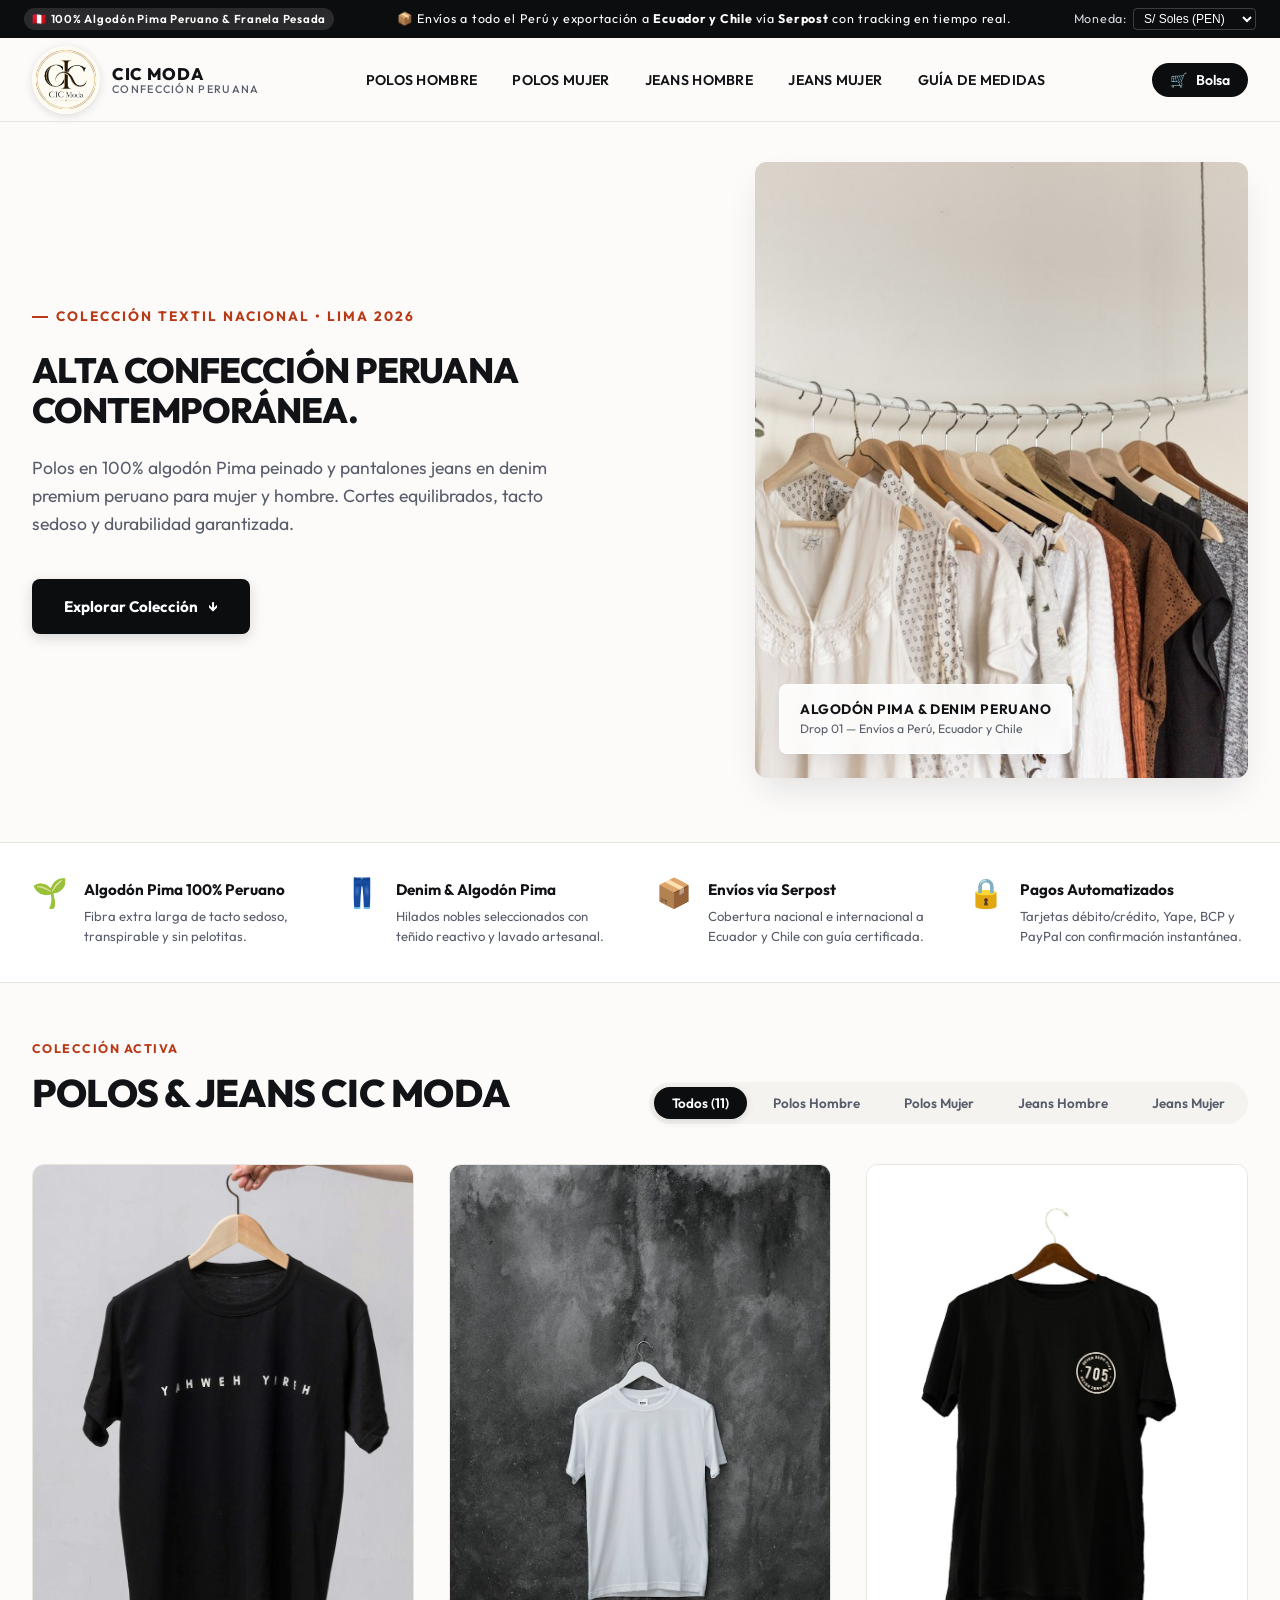
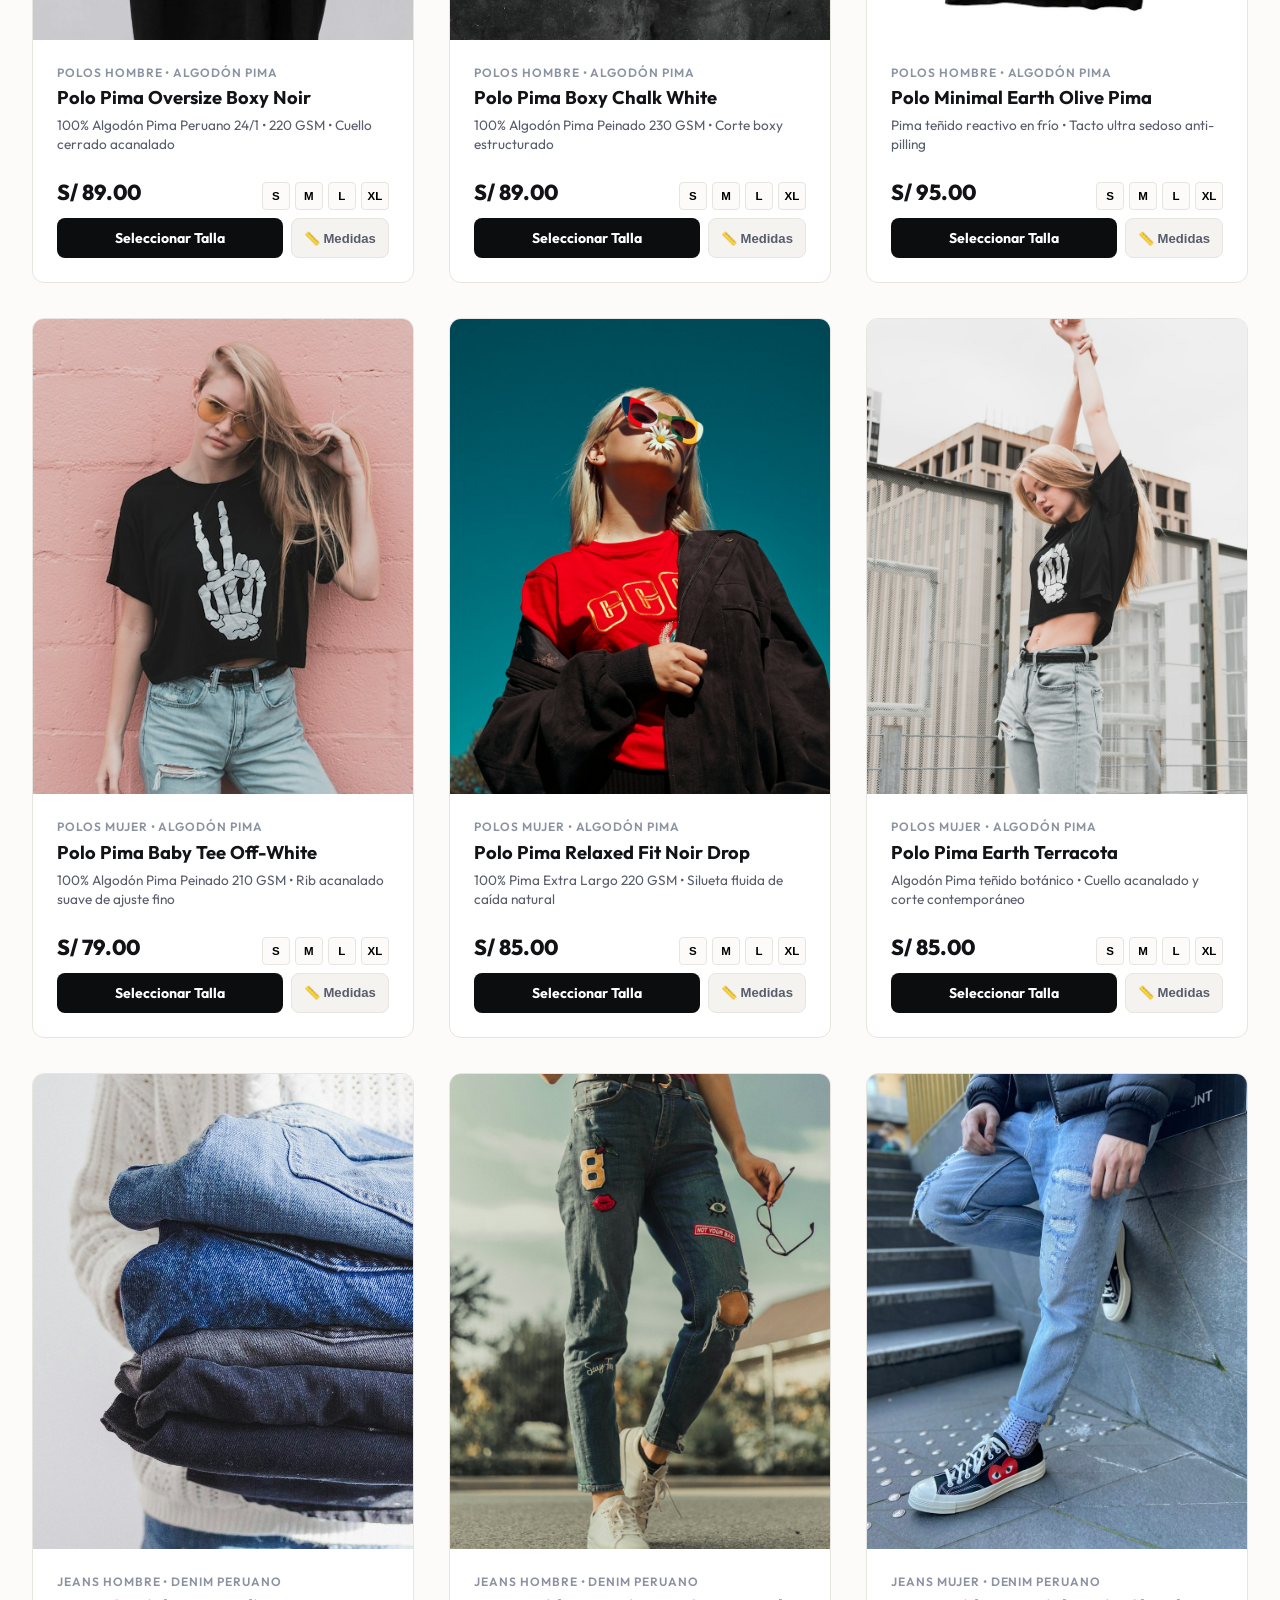
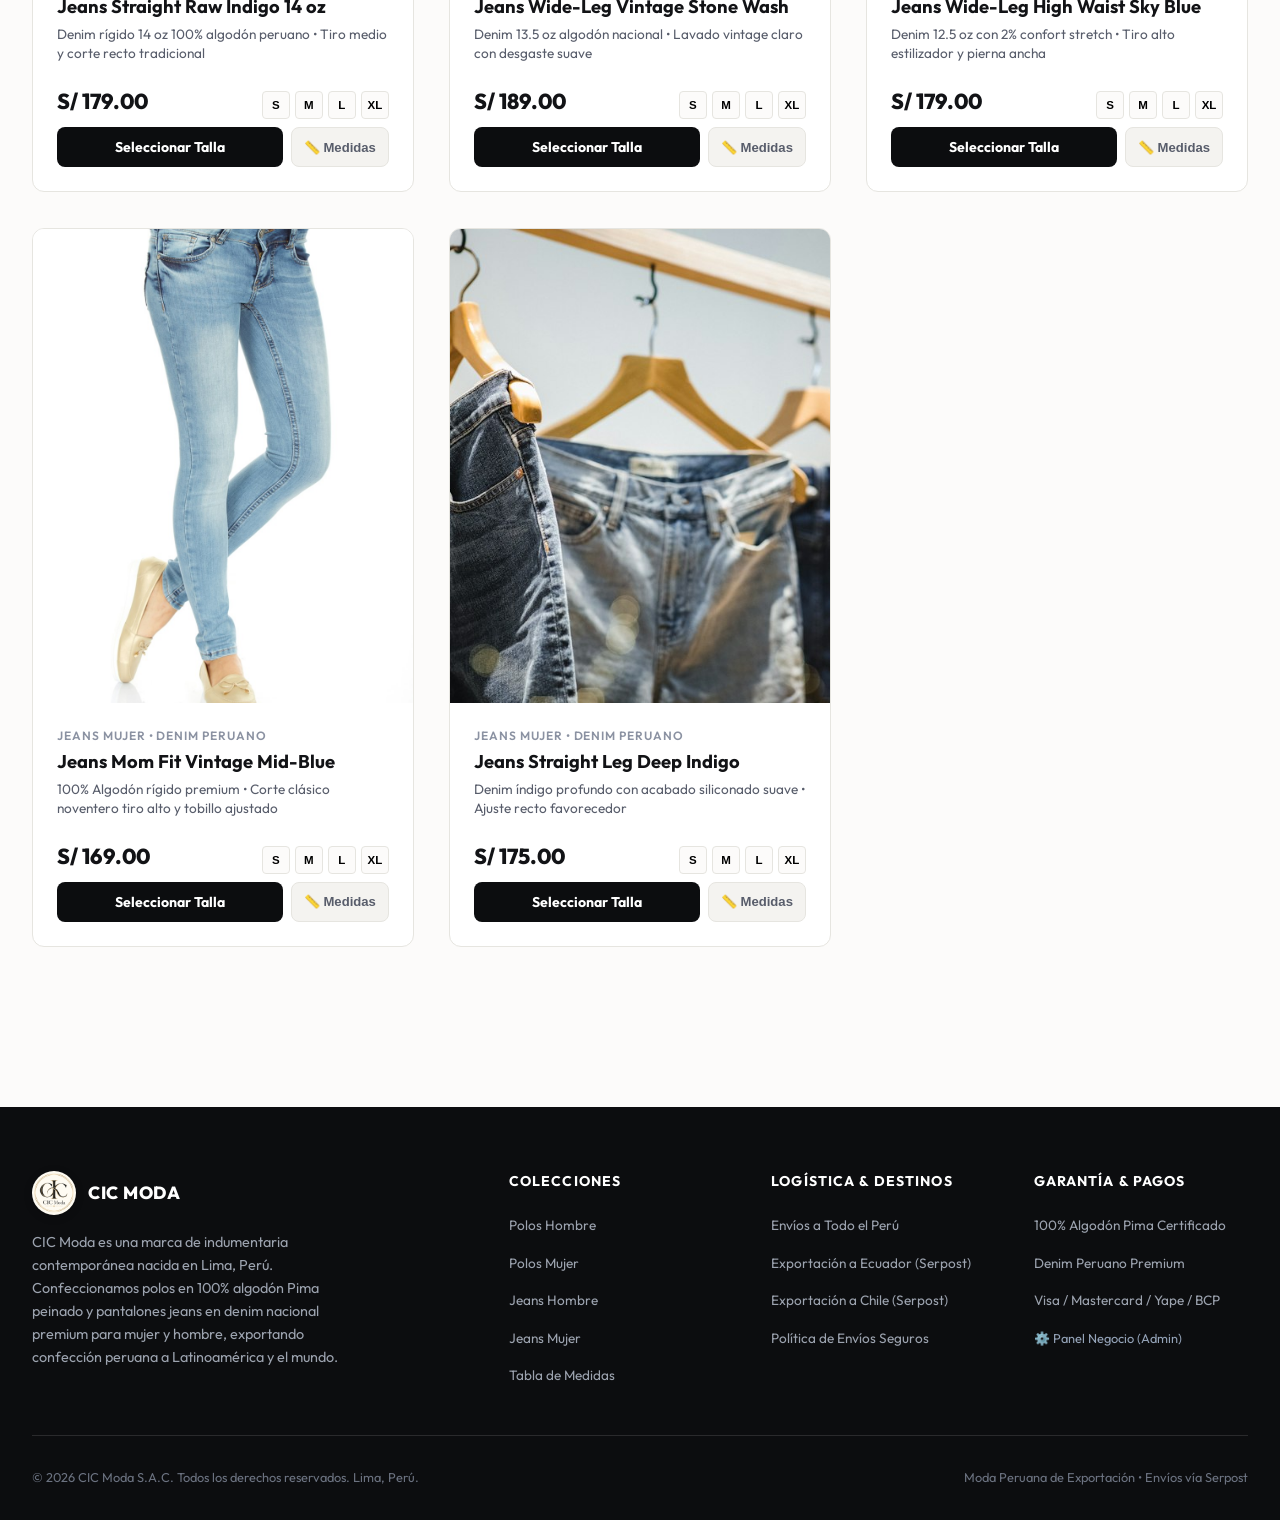
==== commit d55747ed: "⚡ Acceso directo a Panel Negocio desde el pie de página y optimización de launcher" ====
--- a/index.html
+++ b/index.html
@@ -339,7 +339,7 @@
           <li><a href="javascript:void(0)">100% Algodón Pima Certificado</a></li>
           <li><a href="javascript:void(0)">Denim Peruano Premium</a></li>
           <li><a href="javascript:void(0)">Visa / Mastercard / Yape / BCP</a></li>
-          <li><a href="javascript:void(0)" onclick="openAdminSecure()" style="opacity:0.25; font-size:0.75rem;" title="Administración">Acceso Operativo</a></li>
+          <li><a href="javascript:void(0)" onclick="openAdminSecure()" style="color:#94a3b8; font-size:0.8rem;" title="Administración">⚙️ Panel Negocio (Admin)</a></li>
         </ul>
       </div>
     </div>
